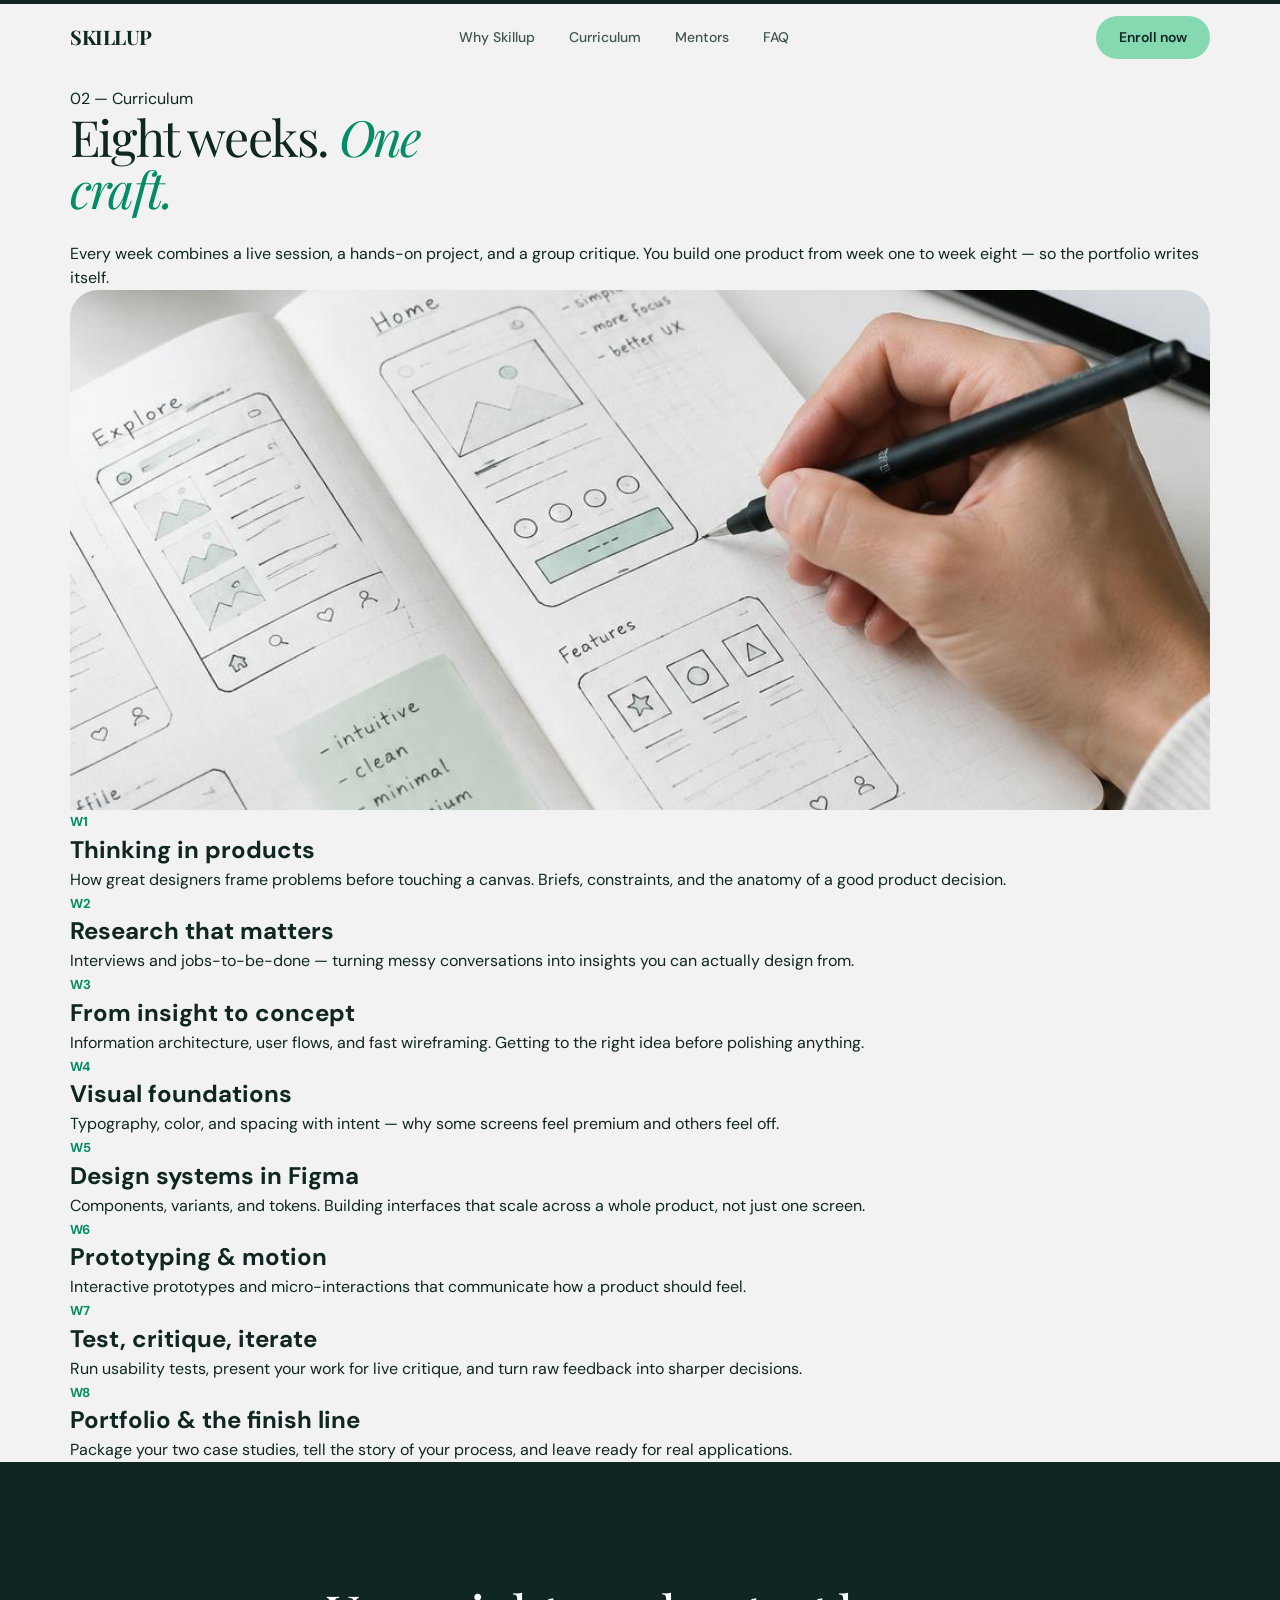
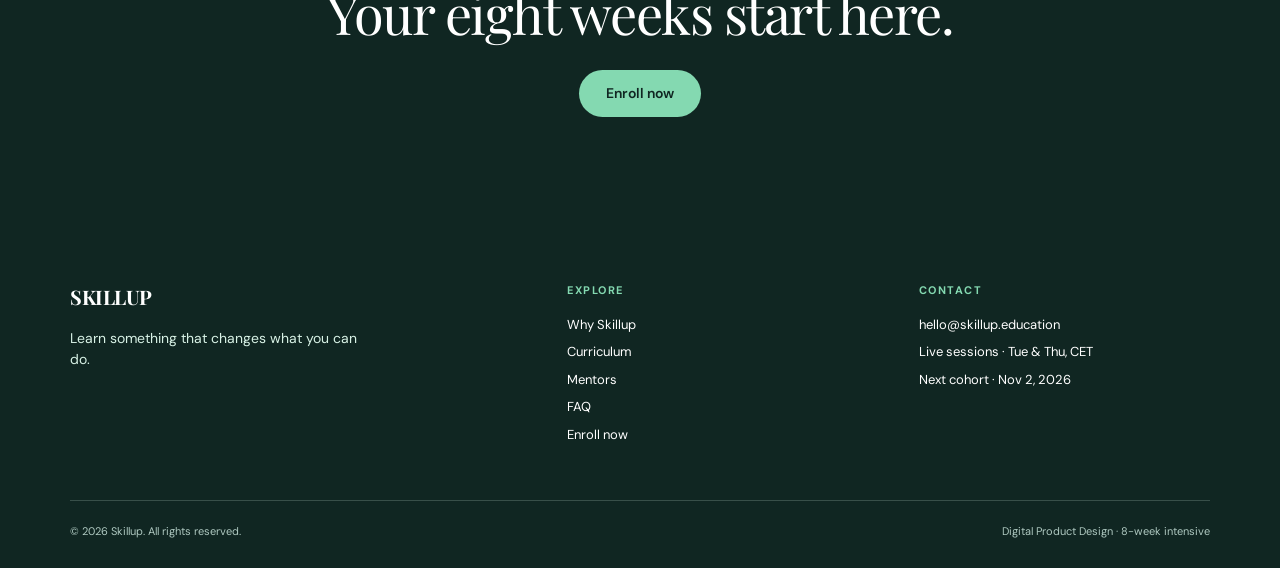
==== curriculum.html @ 6a455aa2 "Refactor curriculum.html for clarity and consistency" ====
<!DOCTYPE html>
<html lang="en">

<head>

    <meta charset="UTF-8">

    <meta
        name="viewport"
        content="width=device-width, initial-scale=1.0"
    >

    <title>Curriculum — Skillup</title>

    <meta
        name="description"
        content="Explore the eight-week Digital Product Design curriculum at Skillup."
    >


    <!-- FONTS -->

    <link rel="preconnect" href="https://fonts.googleapis.com">

    <link
        rel="preconnect"
        href="https://fonts.gstatic.com"
        crossorigin
    >

    <link
        href="https://fonts.googleapis.com/css2?family=DM+Sans:wght@400;500;600;700&family=Playfair+Display:ital,wght@0,400;0,500;1,400;1,500&display=swap"
        rel="stylesheet"
    >


    <!-- FONT AWESOME -->

    <link
        rel="stylesheet"
        href="https://cdnjs.cloudflare.com/ajax/libs/font-awesome/6.5.2/css/all.min.css"
    >


    <!-- CSS -->

    <link
        rel="stylesheet"
        href="css/curriculum.css"
    >


    <!-- JAVASCRIPT -->

    <script
        src="js/curriculum.js"
        defer
    ></script>

</head>


<body>


    <!-- ========================================
         HEADER
    ========================================= -->

    <header class="site-header">

        <div class="container navbar">

            <a
                href="index.html"
                class="logo"
            >
                SKILLUP
            </a>


            <nav class="desktop-navigation">

                <a href="why-skillup.html">
                    Why Skillup
                </a>

                <a
                    href="curriculum.html"
                    class="active-link"
                >
                    Curriculum
                </a>

                <a href="mentors.html">
                    Mentors
                </a>

                <a href="faq.html">
                    FAQ
                </a>

            </nav>


            <a
                href="enroll.html"
                class="header-button"
            >
                Enroll now
            </a>


            <button
                class="menu-toggle"
                type="button"
                aria-label="Open menu"
            >
                <span></span>
                <span></span>
            </button>

        </div>


        <nav class="mobile-navigation">

            <a href="why-skillup.html">
                Why Skillup
            </a>

            <a href="curriculum.html">
                Curriculum
            </a>

            <a href="mentors.html">
                Mentors
            </a>

            <a href="faq.html">
                FAQ
            </a>

            <a
                href="enroll.html"
                class="mobile-navigation-button"
            >
                Enroll now
            </a>

        </nav>

    </header>



    <!-- ========================================
         MAIN
    ========================================= -->

    <main>


        <!-- ====================================
             CURRICULUM SECTION
        ===================================== -->

        <section class="curriculum-section">

            <div class="container curriculum-layout">


                <!-- =================================
                     LEFT COLUMN
                ================================== -->

                <div class="curriculum-intro">

                    <p class="section-label">
                        02 — Curriculum
                    </p>


                    <h1>
                        Eight weeks.
                        <em>One craft.</em>
                    </h1>


                    <p class="intro-text">
                        Every week combines a live session, a hands-on
                        project, and a group critique. You build one
                        product from week one to week eight — so the
                        portfolio writes itself.
                    </p>


                    <div class="curriculum-image">

                        <img
                            src="assets/curriculum.jpg"
                            alt="Designer working on a digital product"
                        >

                    </div>

                </div>



                <!-- =================================
                     RIGHT COLUMN
                ================================== -->

                <div class="weeks">


                    <!-- W1 -->

                    <article class="week week-featured">

                        <div class="week-number">
                            W1
                        </div>

                        <div class="week-information">

                            <h2>
                                Thinking in products
                            </h2>

                            <p>
                                How great designers frame problems before
                                touching a canvas. Briefs, constraints,
                                and the anatomy of a good product decision.
                            </p>

                        </div>

                    </article>



                    <!-- W2 -->

                    <article class="week">

                        <div class="week-number">
                            W2
                        </div>

                        <div class="week-information">

                            <h2>
                                Research that matters
                            </h2>

                            <p>
                                Interviews and jobs-to-be-done — turning
                                messy conversations into insights you can
                                actually design from.
                            </p>

                        </div>

                    </article>



                    <!-- W3 -->

                    <article class="week">

                        <div class="week-number">
                            W3
                        </div>

                        <div class="week-information">

                            <h2>
                                From insight to concept
                            </h2>

                            <p>
                                Information architecture, user flows,
                                and fast wireframing. Getting to the
                                right idea before polishing anything.
                            </p>

                        </div>

                    </article>



                    <!-- W4 -->

                    <article class="week">

                        <div class="week-number">
                            W4
                        </div>

                        <div class="week-information">

                            <h2>
                                Visual foundations
                            </h2>

                            <p>
                                Typography, color, and spacing with intent —
                                why some screens feel premium and others
                                feel off.
                            </p>

                        </div>

                    </article>



                    <!-- W5 -->

                    <article class="week">

                        <div class="week-number">
                            W5
                        </div>

                        <div class="week-information">

                            <h2>
                                Design systems in Figma
                            </h2>

                            <p>
                                Components, variants, and tokens. Building
                                interfaces that scale across a whole product,
                                not just one screen.
                            </p>

                        </div>

                    </article>



                    <!-- W6 -->

                    <article class="week">

                        <div class="week-number">
                            W6
                        </div>

                        <div class="week-information">

                            <h2>
                                Prototyping &amp; motion
                            </h2>

                            <p>
                                Interactive prototypes and micro-interactions
                                that communicate how a product should feel.
                            </p>

                        </div>

                    </article>



                    <!-- W7 -->

                    <article class="week">

                        <div class="week-number">
                            W7
                        </div>

                        <div class="week-information">

                            <h2>
                                Test, critique, iterate
                            </h2>

                            <p>
                                Run usability tests, present your work for
                                live critique, and turn raw feedback into
                                sharper decisions.
                            </p>

                        </div>

                    </article>



                    <!-- W8 -->

                    <article class="week">

                        <div class="week-number">
                            W8
                        </div>

                        <div class="week-information">

                            <h2>
                                Portfolio &amp; the finish line
                            </h2>

                            <p>
                                Package your two case studies, tell the story
                                of your process, and leave ready for real
                                applications.
                            </p>

                        </div>

                    </article>

                </div>

            </div>

        </section>



        <!-- ====================================
             CTA
        ===================================== -->

        <section class="final-cta">

            <div class="container">

                <p class="section-label">
                    Ready to learn?
                </p>

                <h2>
                    Your eight weeks start here.
                </h2>

                <a
                    href="enroll.html"
                    class="primary-button"
                >
                    Enroll now
                </a>

            </div>

        </section>

    </main>



    <!-- ========================================
         FOOTER
    ========================================= -->

    <footer class="site-footer">

        <div class="container footer-grid">


            <div class="footer-brand">

                <a
                    href="index.html"
                    class="logo"
                >
                    SKILLUP
                </a>

                <p>
                    Learn something that changes what you can do.
                </p>

            </div>


            <div class="footer-links">

                <h3>
                    Explore
                </h3>

                <a href="why-skillup.html">
                    Why Skillup
                </a>

                <a href="curriculum.html">
                    Curriculum
                </a>

                <a href="mentors.html">
                    Mentors
                </a>

                <a href="faq.html">
                    FAQ
                </a>

                <a href="enroll.html">
                    Enroll now
                </a>

            </div>


            <div class="footer-contact">

                <h3>
                    Contact
                </h3>

                <a href="mailto:hello@skillup.education">
                    hello@skillup.education
                </a>

                <p>
                    Live sessions · Tue &amp; Thu, CET
                </p>

                <p>
                    Next cohort · Nov 2, 2026
                </p>

            </div>

        </div>


        <div class="container footer-bottom">

            <p>
                © 2026 Skillup. All rights reserved.
            </p>

            <p>
                Digital Product Design · 8-week intensive
            </p>

        </div>

    </footer>


</body>

</html>
---- css/curriculum.css ----
/* ========================================
   SKILLUP — CURRICULUM
======================================== */


/* ========================================
   RESET
======================================== */

* {
    box-sizing: border-box;
    margin: 0;
    padding: 0;
}

html {
    scroll-behavior: smooth;
}

body {
    background-color: #F2F2F2;
    color: #102622;

    font-family: "DM Sans", sans-serif;

    line-height: 1.5;
}

img {
    display: block;
    width: 100%;
}

a {
    color: inherit;
    text-decoration: none;
}

button {
    font-family: "DM Sans", sans-serif;
}

.container {
    width: calc(100% - 110px);
    max-width: 1140px;

    margin: 0 auto;
}


/* ========================================
   HEADER
======================================== */

.site-header {
    background-color: #F2F2F2;

    border-top: 4px solid #102622;
}

.navbar {
    min-height: 66px;

    display: flex;
    align-items: center;
    justify-content: space-between;
}


/* LOGO */

.logo {
    color: #102622;

    font-family: "Playfair Display", Georgia, serif;

    font-size: 20px;
    font-weight: 700;

    letter-spacing: -0.5px;
}

.logo:hover {
    color: #038C65;
}


/* NAVIGATION */

.desktop-navigation {
    display: flex;
    align-items: center;

    gap: 34px;
}

.desktop-navigation a {
    color: #405650;

    font-size: 14px;
    font-weight: 500;

    transition: color 0.2s ease;
}

.desktop-navigation a:hover {
    color: #038C65;
}


/* HEADER BUTTON */

.header-button {
    display: inline-flex;
    align-items: center;
    justify-content: center;

    padding: 11px 23px;

    background-color: #84D9B1;
    color: #102622;

    border-radius: 30px;

    font-size: 14px;
    font-weight: 600;

    transition:
        background-color 0.2s ease,
        color 0.2s ease;
}

.header-button:hover {
    background-color: #038C65;
    color: #FFFFFF;
}


/* ========================================
   MOBILE MENU
======================================== */

.menu-toggle {
    display: none;

    width: 40px;
    height: 40px;

    background-color: transparent;

    border: 1px solid #102622;
    border-radius: 50%;

    cursor: pointer;
}

.menu-toggle span {
    display: block;

    width: 16px;
    height: 1px;

    margin: 4px auto;

    background-color: #102622;
}

.mobile-navigation {
    display: none;
}

.mobile-navigation.active {
    display: flex;
}


/* ========================================
   CURRICULUM MAIN SECTION
======================================== */

.curriculum {
    background-color: #D8F2E6;

    padding: 58px 0 0;
}

.curriculum-grid {
    display: grid;

    grid-template-columns: 42% 58%;

    gap: 55px;

    align-items: start;
}


/* ========================================
   LEFT SIDE
======================================== */

.curriculum-intro {
    padding-top: 17px;
}

.eyebrow {
    margin-bottom: 20px;

    color: #038C65;

    font-size: 11px;
    font-weight: 700;

    letter-spacing: 2px;

    text-transform: uppercase;
}


/* ========================================
   TITLE
======================================== */

.curriculum-intro h1 {
    max-width: 430px;

    margin-bottom: 27px;

    color: #102622;

    font-family: "Playfair Display", Georgia, serif;

    font-size: 50px;
    font-weight: 400;

    line-height: 1.04;

    letter-spacing: -1.8px;
}

.curriculum-intro h1 em {
    color: #038C65;

    font-style: italic;
}


/* ========================================
   DESCRIPTION
======================================== */

.curriculum-description {
    max-width: 430px;

    margin-bottom: 40px;

    color: #5B7770;

    font-size: 15px;

    line-height: 1.65;
}


/* ========================================
   IMAGE
======================================== */

.curriculum-image {
    width: 100%;

    height: 520px;

    overflow: hidden;

    border-radius: 28px 28px 0 0;
}

.curriculum-image img {
    width: 100%;
    height: 100%;

    object-fit: cover;

    object-position: center;
}


/* ========================================
   RIGHT SIDE — WEEKS
======================================== */

.weeks-list {
    width: 100%;
}


/* ========================================
   WEEK ITEM
======================================== */

.week-item {
    min-height: 138px;

    padding: 27px 25px;

    display: grid;

    grid-template-columns: 65px 1fr;

    gap: 15px;

    border-bottom: 1px solid rgba(16, 38, 34, 0.10);
}


/* FIRST WEEK */

.week-item.active {
    background-color: #FFFFFF;

    border: none;

    padding: 27px 25px;

    margin-bottom: 3px;
}


/* ========================================
   WEEK NUMBER
======================================== */

.week-number {
    padding-top: 2px;

    color: #038C65;

    font-size: 13px;
    font-weight: 700;
}


/* ========================================
   WEEK CONTENT
======================================== */

.week-content h2 {
    margin-bottom: 8px;

    color: #102622;

    font-family: "Playfair Display", Georgia, serif;

    font-size: 21px;
    font-weight: 500;

    line-height: 1.2;

    letter-spacing: -0.4px;
}

.week-content p {
    max-width: 520px;

    color: #5B7770;

    font-size: 14px;

    line-height: 1.55;
}


/* ========================================
   CTA
======================================== */

.final-cta {
    padding: 100px 0;

    background-color: #102622;

    text-align: center;
}

.final-cta .container {
    max-width: 750px;
}

.final-cta .eyebrow {
    color: #84D9B1;
}

.final-cta h2 {
    margin-bottom: 30px;

    color: #FFFFFF;

    font-family: "Playfair Display", Georgia, serif;

    font-size: 54px;
    font-weight: 400;

    line-height: 1;

    letter-spacing: -1.5px;
}


/* ========================================
   BUTTON
======================================== */

.primary-button {
    display: inline-flex;
    align-items: center;
    justify-content: center;

    padding: 13px 27px;

    background-color: #84D9B1;
    color: #102622;

    border-radius: 30px;

    font-size: 14px;
    font-weight: 600;

    transition:
        background-color 0.2s ease,
        color 0.2s ease;
}

.primary-button:hover {
    background-color: #FFFFFF;
}


/* ========================================
   FOOTER
======================================== */

.site-footer {
    padding: 65px 0 28px;

    background-color: #102622;

    color: #FFFFFF;
}

.footer-grid {
    display: grid;

    grid-template-columns: 1.5fr 1fr 1fr;

    gap: 60px;

    padding-bottom: 48px;
}

.footer-brand .logo {
    display: inline-block;

    margin-bottom: 16px;

    color: #FFFFFF;
}

.footer-brand p {
    max-width: 300px;

    color: #D8F2E6;

    font-size: 14px;
}

.footer-links h3,
.footer-contact h3 {
    margin-bottom: 16px;

    color: #84D9B1;

    font-size: 11px;
    font-weight: 700;

    letter-spacing: 1.5px;

    text-transform: uppercase;
}

.footer-links a,
.footer-contact a,
.footer-contact p {
    display: block;

    margin-bottom: 8px;

    color: #FFFFFF;

    font-size: 13px;
}

.footer-links a:hover,
.footer-contact a:hover {
    color: #84D9B1;
}

.footer-bottom {
    display: flex;

    align-items: center;
    justify-content: space-between;

    gap: 25px;

    padding-top: 22px;

    border-top: 1px solid rgba(216, 242, 230, 0.2);
}

.footer-bottom p {
    color: #AFC9C1;

    font-size: 11px;
}


/* ========================================
   TABLET
======================================== */

@media (max-width: 950px) {

    .container {
        width: calc(100% - 60px);
    }

    .curriculum-grid {
        grid-template-columns: 1fr;

        gap: 50px;
    }

    .curriculum-intro {
        max-width: 700px;
    }

    .curriculum-intro h1 {
        font-size: 55px;
    }

    .curriculum-description {
        max-width: 600px;
    }

    .curriculum-image {
        height: 400px;

        border-radius: 25px;
    }

    .weeks-list {
        padding-bottom: 60px;
    }

}


/* ========================================
   MOBILE HEADER
======================================== */

@media (max-width: 800px) {

    .desktop-navigation,
    .header-button {
        display: none;
    }

    .menu-toggle {
        display: block;
    }

    .mobile-navigation {
        display: none;

        flex-direction: column;

        gap: 18px;

        padding: 22px 30px;

        background-color: #F2F2F2;

        border-top: 1px solid #D0DED8;
    }

    .mobile-navigation.active {
        display: flex;
    }

    .mobile-navigation a {
        color: #102622;

        font-size: 15px;
        font-weight: 600;
    }

    .mobile-navigation-button {
        width: fit-content;

        padding: 10px 20px;

        background-color: #84D9B1;

        border-radius: 30px;
    }

}


/* ========================================
   MOBILE
======================================== */

@media (max-width: 600px) {

    .container {
        width: calc(100% - 36px);
    }

    .curriculum {
        padding-top: 40px;
    }

    .curriculum-grid {
        gap: 35px;
    }


    /* TITLE */

    .curriculum-intro h1 {
        max-width: 350px;

        font-size: 43px;

        line-height: 1.02;

        letter-spacing: -1.3px;
    }

    .curriculum-description {
        margin-bottom: 30px;

        font-size: 14px;
    }


    /* IMAGE */

    .curriculum-image {
        height: 350px;

        border-radius: 22px 22px 0 0;
    }


    /* WEEKS */

    .week-item {
        min-height: auto;

        padding: 24px 5px;

        grid-template-columns: 45px 1fr;

        gap: 10px;
    }

    .week-item.active {
        padding: 24px 20px;

        border-radius: 0;
    }

    .week-number {
        font-size: 12px;
    }

    .week-content h2 {
        font-size: 20px;
    }

    .week-content p {
        font-size: 13px;
    }


    /* CTA */

    .final-cta {
        padding: 75px 0;
    }

    .final-cta h2 {
        font-size: 42px;
    }


    /* FOOTER */

    .footer-grid {
        grid-template-columns: 1fr;

        gap: 35px;
    }

    .footer-bottom {
        flex-direction: column;

        align-items: flex-start;
    }

}


/* ========================================
   SMALL MOBILE
======================================== */

@media (max-width: 420px) {

    .curriculum-intro h1 {
        font-size: 38px;
    }

    .curriculum-image {
        height: 300px;
    }

    .final-cta h2 {
        font-size: 36px;
    }

}
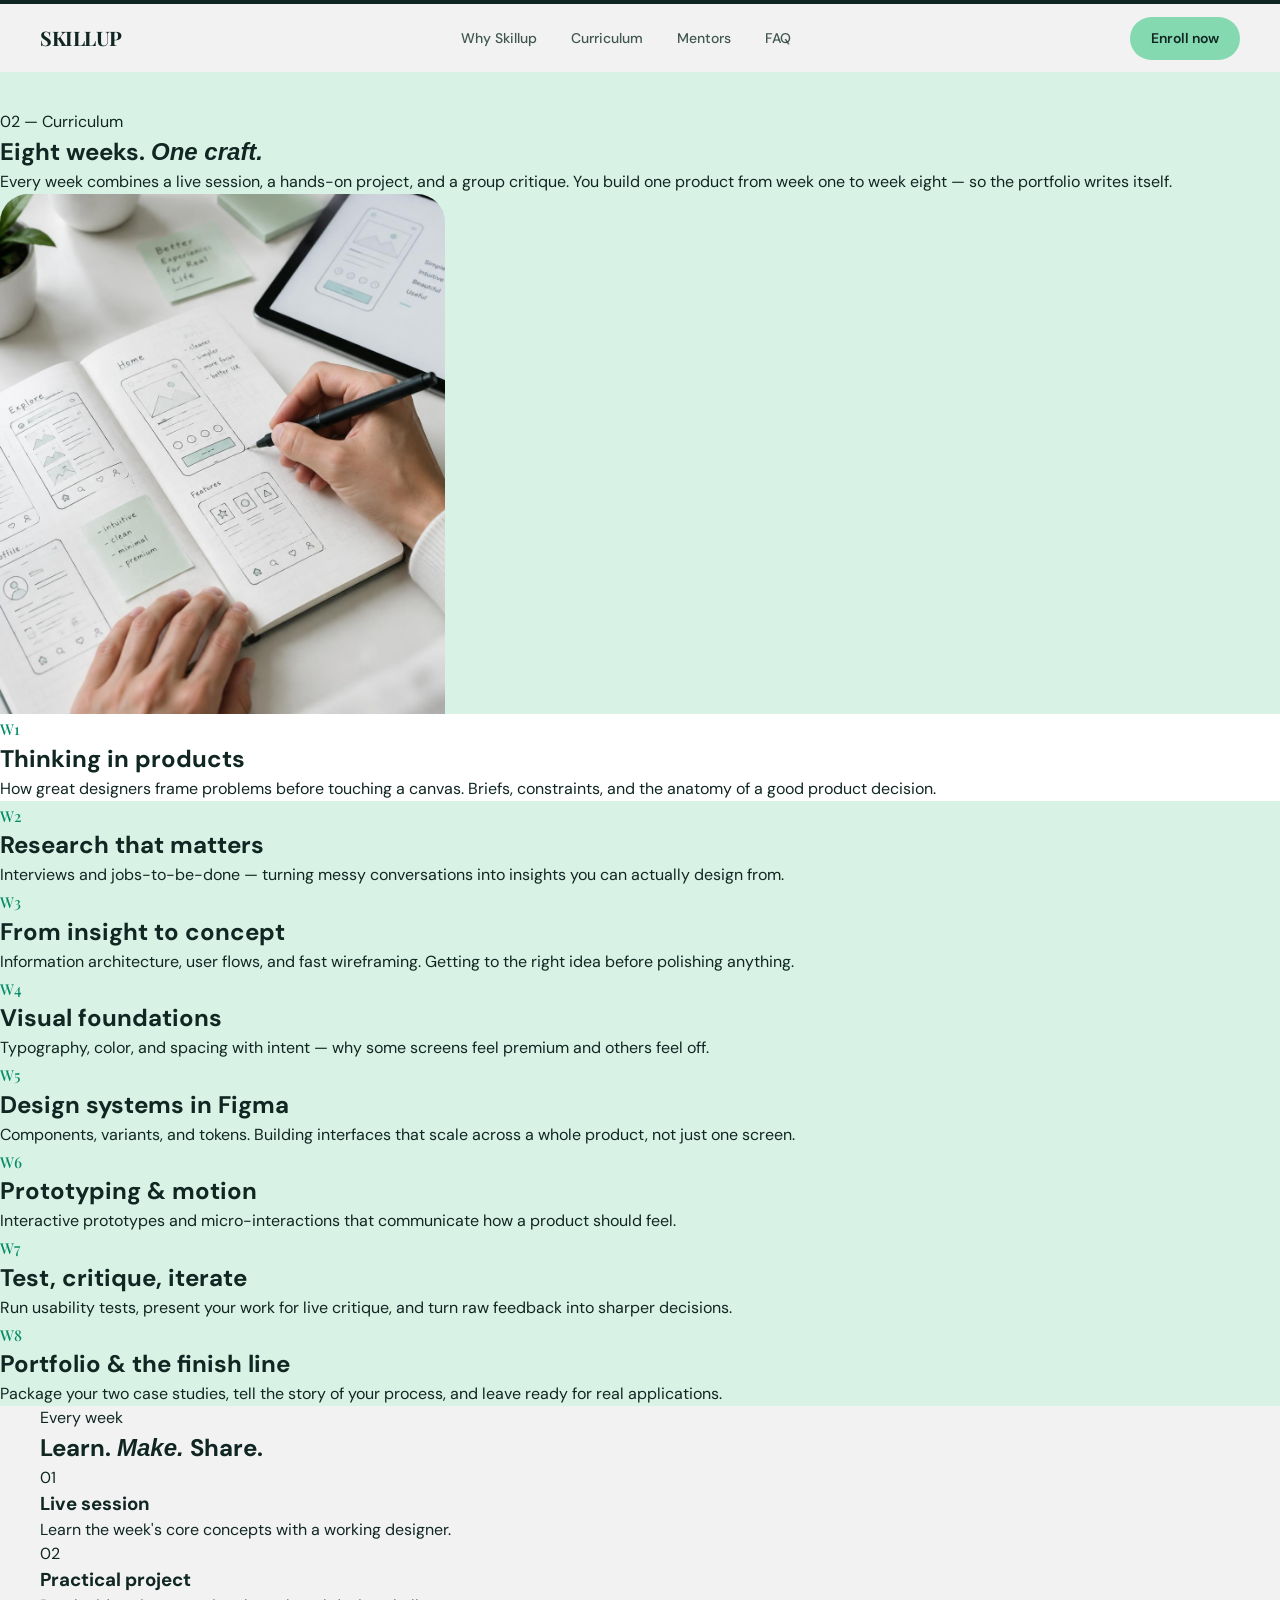
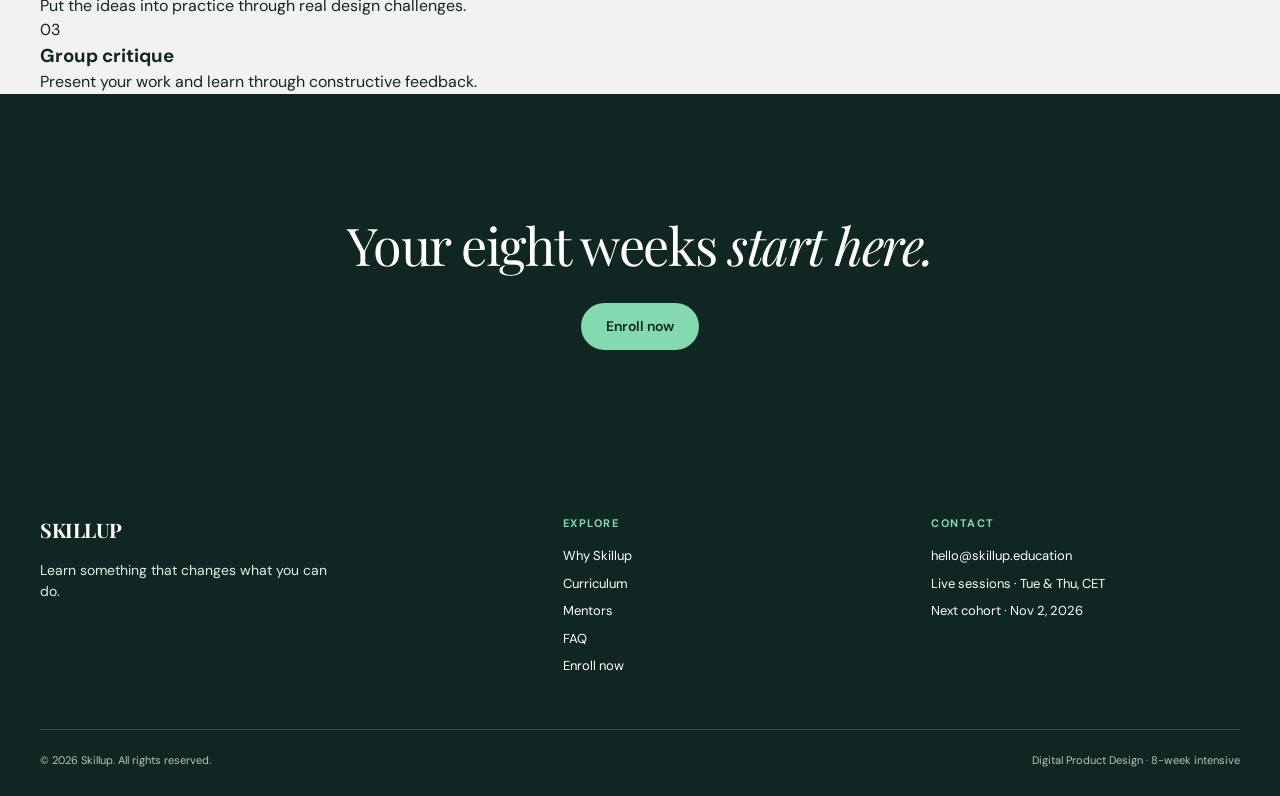
==== commit e39c1924: "Refactor curriculum.html for improved structure" ====
--- a/curriculum.html
+++ b/curriculum.html
@@ -1,14 +1,8 @@
 <!DOCTYPE html>
 <html lang="en">
-
 <head>
-
     <meta charset="UTF-8">
-
-    <meta
-        name="viewport"
-        content="width=device-width, initial-scale=1.0"
-    >
+    <meta name="viewport" content="width=device-width, initial-scale=1.0">
 
     <title>Curriculum — Skillup</title>
 
@@ -17,67 +11,41 @@
         content="Explore the eight-week Digital Product Design curriculum at Skillup."
     >
 
-
-    <!-- FONTS -->
-
+    <!-- Google Fonts -->
     <link rel="preconnect" href="https://fonts.googleapis.com">
-
-    <link
-        rel="preconnect"
-        href="https://fonts.gstatic.com"
-        crossorigin
-    >
+    <link rel="preconnect" href="https://fonts.gstatic.com" crossorigin>
 
     <link
         href="https://fonts.googleapis.com/css2?family=DM+Sans:wght@400;500;600;700&family=Playfair+Display:ital,wght@0,400;0,500;1,400;1,500&display=swap"
         rel="stylesheet"
     >
 
-
-    <!-- FONT AWESOME -->
-
+    <!-- Font Awesome -->
     <link
         rel="stylesheet"
         href="https://cdnjs.cloudflare.com/ajax/libs/font-awesome/6.5.2/css/all.min.css"
     >
 
-
     <!-- CSS -->
-
-    <link
-        rel="stylesheet"
-        href="css/curriculum.css"
-    >
-
-
-    <!-- JAVASCRIPT -->
-
-    <script
-        src="js/curriculum.js"
-        defer
-    ></script>
-
+    <link rel="stylesheet" href="css/curriculum.css">
+
+    <!-- JS -->
+    <script src="js/curriculum.js" defer></script>
 </head>
 
-
 <body>
 
-
-    <!-- ========================================
+    <!-- =========================
          HEADER
-    ========================================= -->
+    ========================== -->
 
     <header class="site-header">
 
         <div class="container navbar">
 
-            <a
-                href="index.html"
-                class="logo"
-            >
+            <a href="index.html" class="logo">
                 SKILLUP
             </a>
-
 
             <nav class="desktop-navigation">
 
@@ -85,10 +53,7 @@
                     Why Skillup
                 </a>
 
-                <a
-                    href="curriculum.html"
-                    class="active-link"
-                >
+                <a href="curriculum.html" class="active">
                     Curriculum
                 </a>
 
@@ -102,19 +67,14 @@
 
             </nav>
 
-
-            <a
-                href="enroll.html"
-                class="header-button"
-            >
+            <a href="enroll.html" class="header-button">
                 Enroll now
             </a>
-
 
             <button
                 class="menu-toggle"
+                aria-label="Open menu"
                 type="button"
-                aria-label="Open menu"
             >
                 <span></span>
                 <span></span>
@@ -122,7 +82,6 @@
 
         </div>
 
-
         <nav class="mobile-navigation">
 
             <a href="why-skillup.html">
@@ -141,10 +100,7 @@
                 FAQ
             </a>
 
-            <a
-                href="enroll.html"
-                class="mobile-navigation-button"
-            >
+            <a href="enroll.html" class="mobile-navigation-button">
                 Enroll now
             </a>
 
@@ -153,53 +109,40 @@
     </header>
 
 
-
-    <!-- ========================================
-         MAIN
-    ========================================= -->
+    <!-- =========================
+         CURRICULUM
+    ========================== -->
 
     <main>
 
-
-        <!-- ====================================
-             CURRICULUM SECTION
-        ===================================== -->
-
         <section class="curriculum-section">
 
-            <div class="container curriculum-layout">
-
-
-                <!-- =================================
-                     LEFT COLUMN
-                ================================== -->
-
-                <div class="curriculum-intro">
-
-                    <p class="section-label">
+            <div class="curriculum-container">
+
+                <!-- LEFT COLUMN -->
+
+                <div class="curriculum-left">
+
+                    <p class="eyebrow">
                         02 — Curriculum
                     </p>
-
 
                     <h1>
                         Eight weeks.
                         <em>One craft.</em>
                     </h1>
 
-
-                    <p class="intro-text">
-                        Every week combines a live session, a hands-on
-                        project, and a group critique. You build one
-                        product from week one to week eight — so the
-                        portfolio writes itself.
+                    <p class="curriculum-intro">
+                        Every week combines a live session, a hands-on project,
+                        and a group critique. You build one product from week
+                        one to week eight — so the portfolio writes itself.
                     </p>
-
 
                     <div class="curriculum-image">
 
                         <img
                             src="assets/curriculum.jpg"
-                            alt="Designer working on a digital product"
+                            alt="Product design sketches and interface wireframes"
                         >
 
                     </div>
@@ -207,101 +150,94 @@
                 </div>
 
 
-
-                <!-- =================================
-                     RIGHT COLUMN
-                ================================== -->
-
-                <div class="weeks">
-
-
-                    <!-- W1 -->
-
-                    <article class="week week-featured">
+                <!-- RIGHT COLUMN -->
+
+                <div class="curriculum-right">
+
+                    <!-- WEEK 1 -->
+
+                    <article class="week-item week-featured">
 
                         <div class="week-number">
                             W1
                         </div>
 
-                        <div class="week-information">
+                        <div class="week-content">
 
                             <h2>
                                 Thinking in products
                             </h2>
 
                             <p>
-                                How great designers frame problems before
-                                touching a canvas. Briefs, constraints,
-                                and the anatomy of a good product decision.
-                            </p>
-
-                        </div>
-
-                    </article>
-
-
-
-                    <!-- W2 -->
-
-                    <article class="week">
+                                How great designers frame problems before touching
+                                a canvas. Briefs, constraints, and the anatomy of
+                                a good product decision.
+                            </p>
+
+                        </div>
+
+                    </article>
+
+
+                    <!-- WEEK 2 -->
+
+                    <article class="week-item">
 
                         <div class="week-number">
                             W2
                         </div>
 
-                        <div class="week-information">
+                        <div class="week-content">
 
                             <h2>
                                 Research that matters
                             </h2>
 
                             <p>
-                                Interviews and jobs-to-be-done — turning
-                                messy conversations into insights you can
-                                actually design from.
-                            </p>
-
-                        </div>
-
-                    </article>
-
-
-
-                    <!-- W3 -->
-
-                    <article class="week">
+                                Interviews and jobs-to-be-done — turning messy
+                                conversations into insights you can actually
+                                design from.
+                            </p>
+
+                        </div>
+
+                    </article>
+
+
+                    <!-- WEEK 3 -->
+
+                    <article class="week-item">
 
                         <div class="week-number">
                             W3
                         </div>
 
-                        <div class="week-information">
+                        <div class="week-content">
 
                             <h2>
                                 From insight to concept
                             </h2>
 
                             <p>
-                                Information architecture, user flows,
-                                and fast wireframing. Getting to the
-                                right idea before polishing anything.
-                            </p>
-
-                        </div>
-
-                    </article>
-
-
-
-                    <!-- W4 -->
-
-                    <article class="week">
+                                Information architecture, user flows, and fast
+                                wireframing. Getting to the right idea before
+                                polishing anything.
+                            </p>
+
+                        </div>
+
+                    </article>
+
+
+                    <!-- WEEK 4 -->
+
+                    <article class="week-item">
 
                         <div class="week-number">
                             W4
                         </div>
 
-                        <div class="week-information">
+                        <div class="week-content">
 
                             <h2>
                                 Visual foundations
@@ -309,25 +245,23 @@
 
                             <p>
                                 Typography, color, and spacing with intent —
-                                why some screens feel premium and others
-                                feel off.
-                            </p>
-
-                        </div>
-
-                    </article>
-
-
-
-                    <!-- W5 -->
-
-                    <article class="week">
+                                why some screens feel premium and others feel off.
+                            </p>
+
+                        </div>
+
+                    </article>
+
+
+                    <!-- WEEK 5 -->
+
+                    <article class="week-item">
 
                         <div class="week-number">
                             W5
                         </div>
 
-                        <div class="week-information">
+                        <div class="week-content">
 
                             <h2>
                                 Design systems in Figma
@@ -344,16 +278,15 @@
                     </article>
 
 
-
-                    <!-- W6 -->
-
-                    <article class="week">
+                    <!-- WEEK 6 -->
+
+                    <article class="week-item">
 
                         <div class="week-number">
                             W6
                         </div>
 
-                        <div class="week-information">
+                        <div class="week-content">
 
                             <h2>
                                 Prototyping &amp; motion
@@ -369,42 +302,40 @@
                     </article>
 
 
-
-                    <!-- W7 -->
-
-                    <article class="week">
+                    <!-- WEEK 7 -->
+
+                    <article class="week-item">
 
                         <div class="week-number">
                             W7
                         </div>
 
-                        <div class="week-information">
+                        <div class="week-content">
 
                             <h2>
                                 Test, critique, iterate
                             </h2>
 
                             <p>
-                                Run usability tests, present your work for
-                                live critique, and turn raw feedback into
-                                sharper decisions.
-                            </p>
-
-                        </div>
-
-                    </article>
-
-
-
-                    <!-- W8 -->
-
-                    <article class="week">
+                                Run usability tests, present your work for live
+                                critique, and turn raw feedback into sharper
+                                decisions.
+                            </p>
+
+                        </div>
+
+                    </article>
+
+
+                    <!-- WEEK 8 -->
+
+                    <article class="week-item">
 
                         <div class="week-number">
                             W8
                         </div>
 
-                        <div class="week-information">
+                        <div class="week-content">
 
                             <h2>
                                 Portfolio &amp; the finish line
@@ -427,27 +358,121 @@
         </section>
 
 
-
-        <!-- ====================================
-             CTA
-        ===================================== -->
+        <!-- =========================
+             EVERY WEEK
+        ========================== -->
+
+        <section class="learning-section">
+
+            <div class="container learning-grid">
+
+                <div>
+
+                    <p class="eyebrow">
+                        Every week
+                    </p>
+
+                    <h2>
+                        Learn.
+                        <em>Make.</em>
+                        Share.
+                    </h2>
+
+                </div>
+
+
+                <div class="learning-items">
+
+                    <div class="learning-item">
+
+                        <span>
+                            01
+                        </span>
+
+                        <div>
+
+                            <h3>
+                                Live session
+                            </h3>
+
+                            <p>
+                                Learn the week's core concepts with a working
+                                designer.
+                            </p>
+
+                        </div>
+
+                    </div>
+
+
+                    <div class="learning-item">
+
+                        <span>
+                            02
+                        </span>
+
+                        <div>
+
+                            <h3>
+                                Practical project
+                            </h3>
+
+                            <p>
+                                Put the ideas into practice through real
+                                design challenges.
+                            </p>
+
+                        </div>
+
+                    </div>
+
+
+                    <div class="learning-item">
+
+                        <span>
+                            03
+                        </span>
+
+                        <div>
+
+                            <h3>
+                                Group critique
+                            </h3>
+
+                            <p>
+                                Present your work and learn through
+                                constructive feedback.
+                            </p>
+
+                        </div>
+
+                    </div>
+
+                </div>
+
+            </div>
+
+        </section>
+
+
+        <!-- =========================
+             FINAL CTA
+        ========================== -->
 
         <section class="final-cta">
 
             <div class="container">
 
-                <p class="section-label">
+                <p class="eyebrow">
                     Ready to learn?
                 </p>
 
                 <h2>
-                    Your eight weeks start here.
+                    Your eight weeks
+                    <em>start here.</em>
                 </h2>
 
-                <a
-                    href="enroll.html"
-                    class="primary-button"
-                >
+                <a href="enroll.html" class="primary-button">
                     Enroll now
                 </a>
 
@@ -458,22 +483,17 @@
     </main>
 
 
-
-    <!-- ========================================
+    <!-- =========================
          FOOTER
-    ========================================= -->
+    ========================== -->
 
     <footer class="site-footer">
 
         <div class="container footer-grid">
 
-
             <div class="footer-brand">
 
-                <a
-                    href="index.html"
-                    class="logo"
-                >
+                <a href="index.html" class="logo">
                     SKILLUP
                 </a>
 
@@ -550,7 +570,5 @@
 
     </footer>
 
-
 </body>
-
 </html>
--- a/css/curriculum.css
+++ b/css/curriculum.css
@@ -1,11 +1,11 @@
-/* ========================================
+/* =========================================
    SKILLUP — CURRICULUM
-======================================== */
-
-
-/* ========================================
+========================================= */
+
+
+/* =========================================
    RESET
-======================================== */
+========================================= */
 
 * {
     box-sizing: border-box;
@@ -41,16 +41,16 @@
 }
 
 .container {
-    width: calc(100% - 110px);
-    max-width: 1140px;
+    width: calc(100% - 80px);
+    max-width: 1220px;
 
     margin: 0 auto;
 }
 
 
-/* ========================================
+/* =========================================
    HEADER
-======================================== */
+========================================= */
 
 .site-header {
     background-color: #F2F2F2;
@@ -59,7 +59,7 @@
 }
 
 .navbar {
-    min-height: 66px;
+    min-height: 68px;
 
     display: flex;
     align-items: center;
@@ -85,7 +85,7 @@
 }
 
 
-/* NAVIGATION */
+/* NAV */
 
 .desktop-navigation {
     display: flex;
@@ -99,12 +99,14 @@
 
     font-size: 14px;
     font-weight: 500;
-
-    transition: color 0.2s ease;
 }
 
 .desktop-navigation a:hover {
     color: #038C65;
+}
+
+.desktop-navigation .active-link {
+    color: #102622;
 }
 
 
@@ -115,7 +117,9 @@
     align-items: center;
     justify-content: center;
 
-    padding: 11px 23px;
+    min-width: 110px;
+
+    padding: 11px 21px;
 
     background-color: #84D9B1;
     color: #102622;
@@ -124,10 +128,6 @@
 
     font-size: 14px;
     font-weight: 600;
-
-    transition:
-        background-color 0.2s ease,
-        color 0.2s ease;
 }
 
 .header-button:hover {
@@ -136,9 +136,9 @@
 }
 
 
-/* ========================================
+/* =========================================
    MOBILE MENU
-======================================== */
+========================================= */
 
 .menu-toggle {
     display: none;
@@ -146,7 +146,7 @@
     width: 40px;
     height: 40px;
 
-    background-color: transparent;
+    background: transparent;
 
     border: 1px solid #102622;
     border-radius: 50%;
@@ -174,37 +174,45 @@
 }
 
 
-/* ========================================
-   CURRICULUM MAIN SECTION
-======================================== */
-
-.curriculum {
+/* =========================================
+   CURRICULUM
+========================================= */
+
+.curriculum-section {
     background-color: #D8F2E6;
 
-    padding: 58px 0 0;
-}
-
-.curriculum-grid {
+    padding: 38px 0 0;
+}
+
+
+/* =========================================
+   MAIN LAYOUT
+========================================= */
+
+.curriculum-layout {
     display: grid;
 
     grid-template-columns: 42% 58%;
 
-    gap: 55px;
-
     align-items: start;
 }
 
 
-/* ========================================
-   LEFT SIDE
-======================================== */
+/* =========================================
+   LEFT COLUMN
+========================================= */
 
 .curriculum-intro {
-    padding-top: 17px;
-}
-
-.eyebrow {
-    margin-bottom: 20px;
+    padding-top: 0;
+
+    padding-right: 48px;
+}
+
+
+/* LABEL */
+
+.section-label {
+    margin-bottom: 19px;
 
     color: #038C65;
 
@@ -217,25 +225,25 @@
 }
 
 
-/* ========================================
-   TITLE
-======================================== */
+/* =========================================
+   MAIN TITLE
+========================================= */
 
 .curriculum-intro h1 {
     max-width: 430px;
 
-    margin-bottom: 27px;
+    margin-bottom: 25px;
 
     color: #102622;
 
     font-family: "Playfair Display", Georgia, serif;
 
-    font-size: 50px;
+    font-size: 48px;
     font-weight: 400;
 
-    line-height: 1.04;
-
-    letter-spacing: -1.8px;
+    line-height: 1.06;
+
+    letter-spacing: -1.7px;
 }
 
 .curriculum-intro h1 em {
@@ -245,16 +253,16 @@
 }
 
 
-/* ========================================
-   DESCRIPTION
-======================================== */
-
-.curriculum-description {
+/* =========================================
+   INTRO TEXT
+========================================= */
+
+.intro-text {
     max-width: 430px;
 
     margin-bottom: 40px;
 
-    color: #5B7770;
+    color: #5D7770;
 
     font-size: 15px;
 
@@ -262,12 +270,13 @@
 }
 
 
-/* ========================================
-   IMAGE
-======================================== */
+/* =========================================
+   CURRICULUM IMAGE
+========================================= */
 
 .curriculum-image {
     width: 100%;
+    max-width: 445px;
 
     height: 520px;
 
@@ -286,84 +295,95 @@
 }
 
 
-/* ========================================
-   RIGHT SIDE — WEEKS
-======================================== */
-
-.weeks-list {
+/* =========================================
+   RIGHT COLUMN
+========================================= */
+
+.weeks {
     width: 100%;
-}
-
-
-/* ========================================
-   WEEK ITEM
-======================================== */
-
-.week-item {
+
+    padding-left: 0;
+}
+
+
+/* =========================================
+   WEEK
+========================================= */
+
+.week {
+    width: 100%;
+
     min-height: 138px;
 
-    padding: 27px 25px;
-
     display: grid;
 
-    grid-template-columns: 65px 1fr;
-
-    gap: 15px;
-
-    border-bottom: 1px solid rgba(16, 38, 34, 0.10);
-}
-
-
-/* FIRST WEEK */
-
-.week-item.active {
+    grid-template-columns: 80px 1fr;
+
+    gap: 0;
+
+    padding: 27px 24px;
+
+    border-bottom: 1px solid rgba(16, 38, 34, 0.09);
+}
+
+
+/* =========================================
+   FIRST WEEK — WHITE BLOCK
+========================================= */
+
+.week-featured {
     background-color: #FFFFFF;
 
-    border: none;
-
-    padding: 27px 25px;
-
-    margin-bottom: 3px;
-}
-
-
-/* ========================================
+    border-bottom: none;
+
+    margin-bottom: 0;
+}
+
+
+/* =========================================
    WEEK NUMBER
-======================================== */
+========================================= */
 
 .week-number {
-    padding-top: 2px;
+    padding-top: 4px;
 
     color: #038C65;
 
-    font-size: 13px;
-    font-weight: 700;
-}
-
-
-/* ========================================
-   WEEK CONTENT
-======================================== */
-
-.week-content h2 {
-    margin-bottom: 8px;
+    font-family: "Playfair Display", Georgia, serif;
+
+    font-size: 15px;
+    font-weight: 500;
+}
+
+
+/* =========================================
+   WEEK TITLE
+========================================= */
+
+.week-information h2 {
+    margin-bottom: 7px;
 
     color: #102622;
 
     font-family: "Playfair Display", Georgia, serif;
 
-    font-size: 21px;
+    font-size: 20px;
     font-weight: 500;
 
     line-height: 1.2;
 
-    letter-spacing: -0.4px;
-}
-
-.week-content p {
+    letter-spacing: -0.3px;
+}
+
+
+/* =========================================
+   WEEK TEXT
+========================================= */
+
+.week-information p {
     max-width: 520px;
 
-    color: #5B7770;
+    color: #5D7770;
 
     font-size: 14px;
 
@@ -371,9 +391,9 @@
 }
 
 
-/* ========================================
-   CTA
-======================================== */
+/* =========================================
+   FINAL CTA
+========================================= */
 
 .final-cta {
     padding: 100px 0;
@@ -383,11 +403,7 @@
     text-align: center;
 }
 
-.final-cta .container {
-    max-width: 750px;
-}
-
-.final-cta .eyebrow {
+.final-cta .section-label {
     color: #84D9B1;
 }
 
@@ -398,25 +414,25 @@
 
     font-family: "Playfair Display", Georgia, serif;
 
-    font-size: 54px;
+    font-size: 52px;
     font-weight: 400;
 
-    line-height: 1;
+    line-height: 1.05;
 
     letter-spacing: -1.5px;
 }
 
 
-/* ========================================
+/* =========================================
    BUTTON
-======================================== */
+========================================= */
 
 .primary-button {
     display: inline-flex;
     align-items: center;
     justify-content: center;
 
-    padding: 13px 27px;
+    padding: 13px 25px;
 
     background-color: #84D9B1;
     color: #102622;
@@ -425,20 +441,17 @@
 
     font-size: 14px;
     font-weight: 600;
-
-    transition:
-        background-color 0.2s ease,
-        color 0.2s ease;
 }
 
 .primary-button:hover {
-    background-color: #FFFFFF;
-}
-
-
-/* ========================================
+    background-color: #038C65;
+    color: #FFFFFF;
+}
+
+
+/* =========================================
    FOOTER
-======================================== */
+========================================= */
 
 .site-footer {
     padding: 65px 0 28px;
@@ -455,13 +468,13 @@
 
     gap: 60px;
 
-    padding-bottom: 48px;
+    padding-bottom: 45px;
 }
 
 .footer-brand .logo {
     display: inline-block;
 
-    margin-bottom: 16px;
+    margin-bottom: 15px;
 
     color: #FFFFFF;
 }
@@ -476,7 +489,7 @@
 
 .footer-links h3,
 .footer-contact h3 {
-    margin-bottom: 16px;
+    margin-bottom: 15px;
 
     color: #84D9B1;
 
@@ -511,8 +524,6 @@
     align-items: center;
     justify-content: space-between;
 
-    gap: 25px;
-
     padding-top: 22px;
 
     border-top: 1px solid rgba(216, 242, 230, 0.2);
@@ -525,50 +536,48 @@
 }
 
 
-/* ========================================
+/* =========================================
    TABLET
-======================================== */
-
-@media (max-width: 950px) {
+========================================= */
+
+@media (max-width: 1000px) {
 
     .container {
         width: calc(100% - 60px);
     }
 
-    .curriculum-grid {
+    .curriculum-layout {
         grid-template-columns: 1fr;
-
-        gap: 50px;
     }
 
     .curriculum-intro {
-        max-width: 700px;
+        padding-right: 0;
     }
 
     .curriculum-intro h1 {
-        font-size: 55px;
-    }
-
-    .curriculum-description {
         max-width: 600px;
+
+        font-size: 52px;
+    }
+
+    .intro-text {
+        max-width: 650px;
     }
 
     .curriculum-image {
-        height: 400px;
-
-        border-radius: 25px;
-    }
-
-    .weeks-list {
-        padding-bottom: 60px;
-    }
-
-}
-
-
-/* ========================================
-   MOBILE HEADER
-======================================== */
+        max-width: 100%;
+
+        height: 430px;
+
+        margin-bottom: 30px;
+    }
+
+}
+
+
+/* =========================================
+   MOBILE NAV
+========================================= */
 
 @media (max-width: 800px) {
 
@@ -592,7 +601,7 @@
 
         background-color: #F2F2F2;
 
-        border-top: 1px solid #D0DED8;
+        border-top: 1px solid #D8E2DE;
     }
 
     .mobile-navigation.active {
@@ -619,9 +628,9 @@
 }
 
 
-/* ========================================
+/* =========================================
    MOBILE
-======================================== */
+========================================= */
 
 @media (max-width: 600px) {
 
@@ -629,31 +638,30 @@
         width: calc(100% - 36px);
     }
 
-    .curriculum {
-        padding-top: 40px;
-    }
-
-    .curriculum-grid {
-        gap: 35px;
-    }
-
-
-    /* TITLE */
+
+    /* SECTION */
+
+    .curriculum-section {
+        padding-top: 35px;
+    }
+
+
+    /* LEFT */
 
     .curriculum-intro h1 {
         max-width: 350px;
 
-        font-size: 43px;
-
-        line-height: 1.02;
-
-        letter-spacing: -1.3px;
-    }
-
-    .curriculum-description {
-        margin-bottom: 30px;
-
+        font-size: 42px;
+
+        line-height: 1.03;
+
+        letter-spacing: -1.2px;
+    }
+
+    .intro-text {
         font-size: 14px;
+
+        line-height: 1.6;
     }
 
 
@@ -668,31 +676,27 @@
 
     /* WEEKS */
 
-    .week-item {
-        min-height: auto;
-
-        padding: 24px 5px;
-
-        grid-template-columns: 45px 1fr;
-
-        gap: 10px;
-    }
-
-    .week-item.active {
-        padding: 24px 20px;
-
-        border-radius: 0;
+    .week {
+        min-height: 0;
+
+        grid-template-columns: 48px 1fr;
+
+        padding: 23px 0;
+    }
+
+    .week-featured {
+        padding: 23px 18px;
     }
 
     .week-number {
-        font-size: 12px;
-    }
-
-    .week-content h2 {
-        font-size: 20px;
-    }
-
-    .week-content p {
+        font-size: 13px;
+    }
+
+    .week-information h2 {
+        font-size: 19px;
+    }
+
+    .week-information p {
         font-size: 13px;
     }
 
@@ -704,7 +708,7 @@
     }
 
     .final-cta h2 {
-        font-size: 42px;
+        font-size: 40px;
     }
 
 
@@ -720,27 +724,8 @@
         flex-direction: column;
 
         align-items: flex-start;
-    }
-
-}
-
-
-/* ========================================
-   SMALL MOBILE
-======================================== */
-
-@media (max-width: 420px) {
-
-    .curriculum-intro h1 {
-        font-size: 38px;
-    }
-
-    .curriculum-image {
-        height: 300px;
-    }
-
-    .final-cta h2 {
-        font-size: 36px;
-    }
-
-}
+
+        gap: 8px;
+    }
+
+}
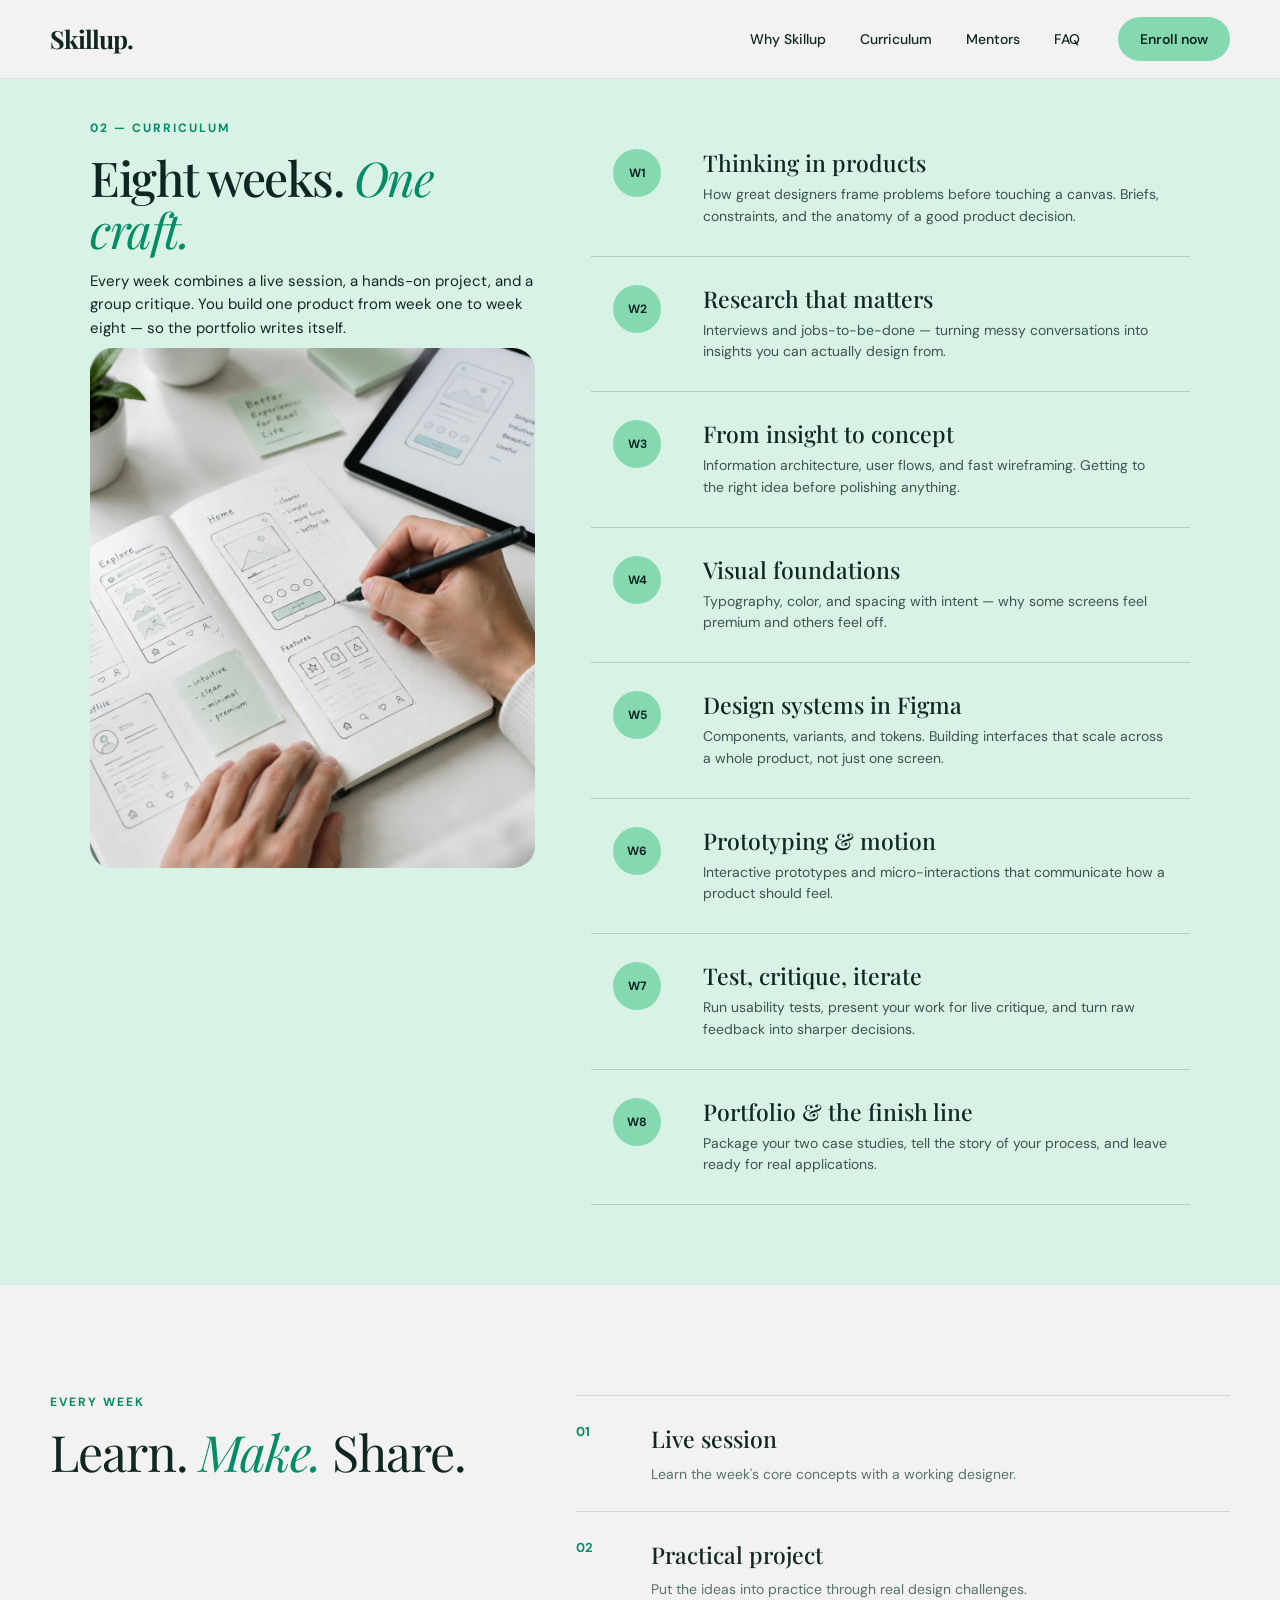
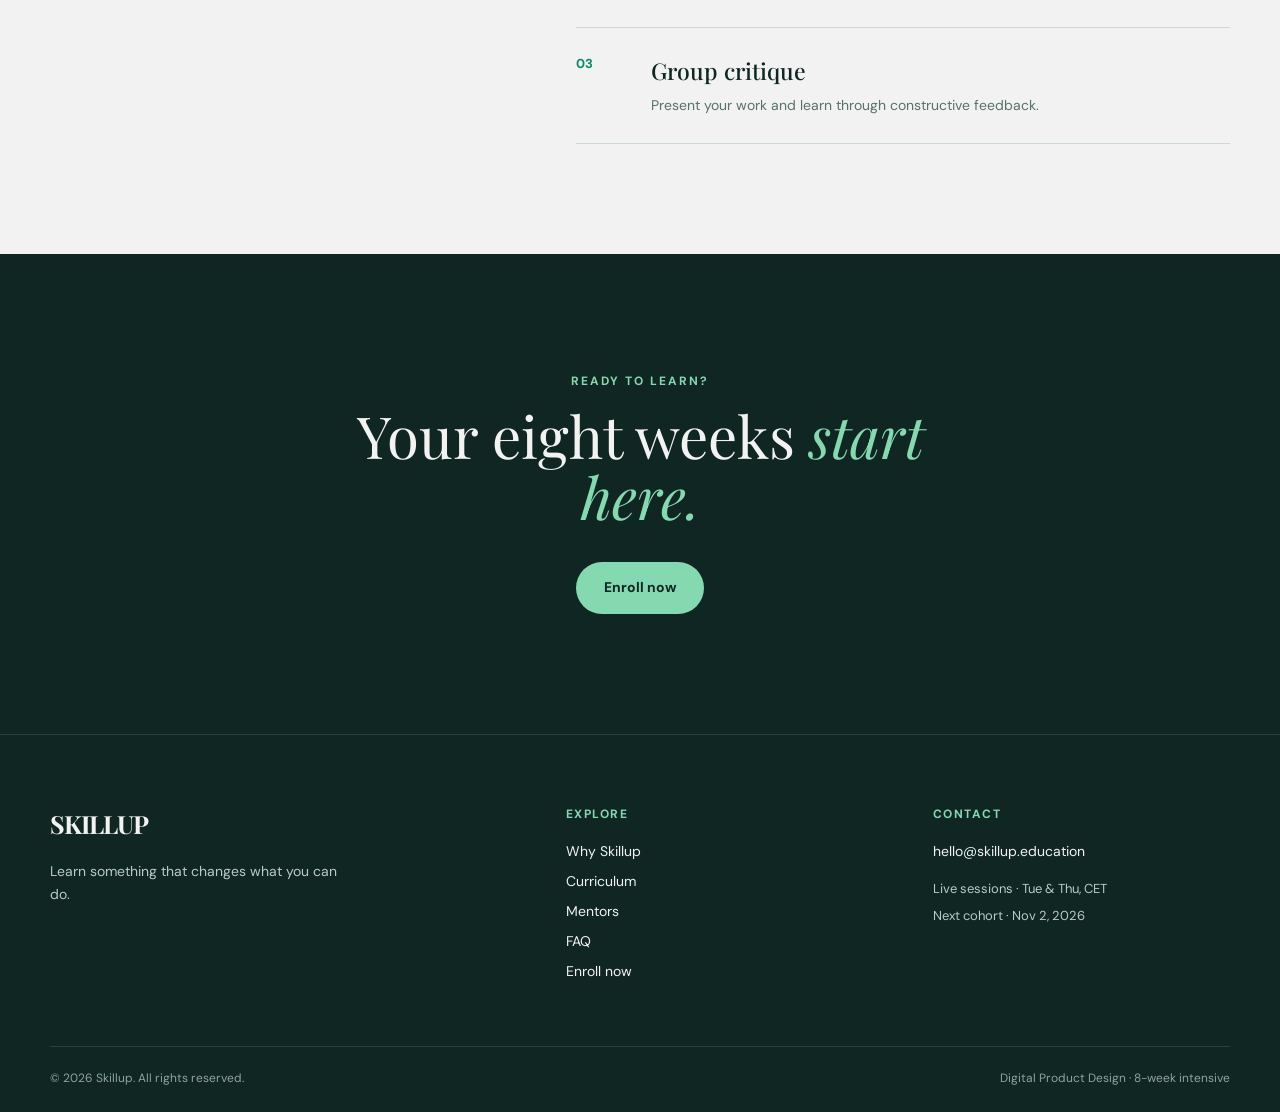
==== commit 4f23cb53: "Refactor header section for better accessibility" ====
--- a/curriculum.html
+++ b/curriculum.html
@@ -35,25 +35,30 @@
 
 <body>
 
-    <!-- =========================
-         HEADER
-    ========================== -->
-
+    <!-- HEADER -->
     <header class="site-header">
-
         <div class="container navbar">
 
-            <a href="index.html" class="logo">
-                SKILLUP
-            </a>
-
-            <nav class="desktop-navigation">
+            <!-- LOGO -->
+            <a
+                href="index.html"
+                class="logo"
+                aria-label="Skillup home"
+            >
+                Skillup<span>.</span>
+            </a>
+
+            <!-- DESKTOP NAVIGATION -->
+            <nav
+                class="desktop-navigation"
+                aria-label="Main navigation"
+            >
 
                 <a href="why-skillup.html">
                     Why Skillup
                 </a>
 
-                <a href="curriculum.html" class="active">
+                <a href="curriculum.html">
                     Curriculum
                 </a>
 
@@ -64,25 +69,32 @@
                 <a href="faq.html">
                     FAQ
                 </a>
-
             </nav>
 
-            <a href="enroll.html" class="header-button">
+            <!-- HEADER CTA -->
+            <a
+                href="enroll.html"
+                class="header-button"
+            >
                 Enroll now
             </a>
 
+            <!-- MOBILE MENU BUTTON -->
             <button
                 class="menu-toggle"
-                aria-label="Open menu"
                 type="button"
+                aria-label="Open navigation menu"
             >
                 <span></span>
                 <span></span>
             </button>
-
         </div>
 
-        <nav class="mobile-navigation">
+        <!-- MOBILE NAVIGATION -->
+        <nav
+            class="mobile-navigation"
+            aria-label="Mobile navigation"
+        >
 
             <a href="why-skillup.html">
                 Why Skillup
@@ -100,12 +112,13 @@
                 FAQ
             </a>
 
-            <a href="enroll.html" class="mobile-navigation-button">
+            <a
+                href="enroll.html"
+                class="mobile-navigation-button"
+            >
                 Enroll now
             </a>
-
         </nav>
-
     </header>
 
 
--- a/css/curriculum.css
+++ b/css/curriculum.css
@@ -1,11 +1,6 @@
-/* =========================================
-   SKILLUP — CURRICULUM
-========================================= */
-
-
-/* =========================================
+/* =====================================================
    RESET
-========================================= */
+===================================================== */
 
 * {
     box-sizing: border-box;
@@ -18,11 +13,10 @@
 }
 
 body {
-    background-color: #F2F2F2;
+    background: #F2F2F2;
     color: #102622;
-
     font-family: "DM Sans", sans-serif;
-
+    font-size: 16px;
     line-height: 1.5;
 }
 
@@ -36,253 +30,215 @@
     text-decoration: none;
 }
 
-button {
-    font-family: "DM Sans", sans-serif;
-}
+button,
+input,
+textarea {
+    font: inherit;
+}
+
+
+/* =====================================================
+   CONTAINER
+===================================================== */
 
 .container {
     width: calc(100% - 80px);
-    max-width: 1220px;
-
+    max-width: 1180px;
     margin: 0 auto;
 }
 
 
-/* =========================================
+/* =====================================================
    HEADER
-========================================= */
+===================================================== */
 
 .site-header {
-    background-color: #F2F2F2;
-
-    border-top: 4px solid #102622;
+    width: 100%;
+    background: #F2F2F2;
+    border-bottom: 1px solid #dce5e1;
+    position: relative;
+    z-index: 20;
 }
 
 .navbar {
-    min-height: 68px;
-
+    min-height: 78px;
     display: flex;
     align-items: center;
     justify-content: space-between;
 }
 
-
-/* LOGO */
-
 .logo {
-    color: #102622;
-
     font-family: "Playfair Display", Georgia, serif;
-
-    font-size: 20px;
+    font-size: 25px;
     font-weight: 700;
-
-    letter-spacing: -0.5px;
-}
-
-.logo:hover {
-    color: #038C65;
-}
-
-
-/* NAV */
+    letter-spacing: -1px;
+}
 
 .desktop-navigation {
     display: flex;
     align-items: center;
-
     gap: 34px;
+    margin-left: auto;
+    margin-right: 38px;
 }
 
 .desktop-navigation a {
-    color: #405650;
-
     font-size: 14px;
     font-weight: 500;
-}
-
-.desktop-navigation a:hover {
+    transition: color 0.2s ease;
+}
+
+.desktop-navigation a:hover,
+.desktop-navigation a.active {
     color: #038C65;
 }
-
-.desktop-navigation .active-link {
-    color: #102622;
-}
-
-
-/* HEADER BUTTON */
 
 .header-button {
     display: inline-flex;
     align-items: center;
     justify-content: center;
-
-    min-width: 110px;
-
-    padding: 11px 21px;
-
-    background-color: #84D9B1;
+    min-height: 44px;
+    padding: 0 22px;
+    border-radius: 999px;
+    background: #84D9B1;
     color: #102622;
-
-    border-radius: 30px;
-
     font-size: 14px;
     font-weight: 600;
+    transition: background 0.2s ease, transform 0.2s ease;
 }
 
 .header-button:hover {
-    background-color: #038C65;
-    color: #FFFFFF;
-}
-
-
-/* =========================================
-   MOBILE MENU
-========================================= */
+    background: #038C65;
+    color: #ffffff;
+    transform: translateY(-1px);
+}
 
 .menu-toggle {
     display: none;
-
-    width: 40px;
-    height: 40px;
-
+    width: 42px;
+    height: 42px;
+    border: 0;
     background: transparent;
-
-    border: 1px solid #102622;
-    border-radius: 50%;
-
     cursor: pointer;
 }
 
 .menu-toggle span {
     display: block;
-
-    width: 16px;
-    height: 1px;
-
-    margin: 4px auto;
-
-    background-color: #102622;
+    width: 22px;
+    height: 2px;
+    background: #102622;
+    margin: 5px auto;
 }
 
 .mobile-navigation {
     display: none;
 }
 
-.mobile-navigation.active {
-    display: flex;
-}
-
-
-/* =========================================
-   CURRICULUM
-========================================= */
+
+/* =====================================================
+   CURRICULUM SECTION
+
+   THIS IS THE IMPORTANT PART
+
+   LEFT:
+   text + image
+
+   RIGHT:
+   W1 — W8
+===================================================== */
 
 .curriculum-section {
-    background-color: #D8F2E6;
-
-    padding: 38px 0 0;
-}
-
-
-/* =========================================
-   MAIN LAYOUT
-========================================= */
-
-.curriculum-layout {
+    background: #D8F2E6;
+    min-height: 900px;
+    padding: 42px 0 80px;
+}
+
+.curriculum-container {
+    width: calc(100% - 80px);
+    max-width: 1100px;
+    margin: 0 auto;
+
     display: grid;
 
-    grid-template-columns: 42% 58%;
+    /*
+       LEFT = 445px
+       RIGHT = remaining space
+
+       This prevents the image from becoming huge.
+    */
+    grid-template-columns: 445px minmax(0, 1fr);
+
+    gap: 56px;
 
     align-items: start;
 }
 
 
-/* =========================================
-   LEFT COLUMN
-========================================= */
+/* =====================================================
+   LEFT SIDE
+===================================================== */
+
+.curriculum-left {
+    min-width: 0;
+}
+
+.eyebrow {
+    color: #038C65;
+    font-size: 12px;
+    font-weight: 700;
+    letter-spacing: 2px;
+    line-height: 1.2;
+    text-transform: uppercase;
+    margin-bottom: 17px;
+}
+
+.curriculum-left h1 {
+    max-width: 445px;
+
+    color: #102622;
+
+    font-family: "Playfair Display", Georgia, serif;
+    font-size: 48px;
+    font-weight: 500;
+    line-height: 1.08;
+
+    letter-spacing: -1.5px;
+}
+
+.curriculum-left h1 em {
+    color: #038C65;
+    font-style: italic;
+    font-weight: 400;
+}
 
 .curriculum-intro {
-    padding-top: 0;
-
-    padding-right: 48px;
-}
-
-
-/* LABEL */
-
-.section-label {
-    margin-bottom: 19px;
-
-    color: #038C65;
-
-    font-size: 11px;
-    font-weight: 700;
-
-    letter-spacing: 2px;
-
-    text-transform: uppercase;
-}
-
-
-/* =========================================
-   MAIN TITLE
-========================================= */
-
-.curriculum-intro h1 {
-    max-width: 430px;
-
-    margin-bottom: 25px;
+    max-width: 445px;
+
+    margin-top: 14px;
 
     color: #102622;
 
-    font-family: "Playfair Display", Georgia, serif;
-
-    font-size: 48px;
+    font-size: 15px;
     font-weight: 400;
-
-    line-height: 1.06;
-
-    letter-spacing: -1.7px;
-}
-
-.curriculum-intro h1 em {
-    color: #038C65;
-
-    font-style: italic;
-}
-
-
-/* =========================================
-   INTRO TEXT
-========================================= */
-
-.intro-text {
-    max-width: 430px;
-
-    margin-bottom: 40px;
-
-    color: #5D7770;
-
-    font-size: 15px;
-
-    line-height: 1.65;
-}
-
-
-/* =========================================
+    line-height: 1.55;
+}
+
+
+/* =====================================================
    CURRICULUM IMAGE
-========================================= */
+
+   IMPORTANT:
+   Fixed width/height so it matches the reference.
+===================================================== */
 
 .curriculum-image {
-    width: 100%;
-    max-width: 445px;
-
+    width: 445px;
     height: 520px;
 
+    margin-top: 8px;
+
     overflow: hidden;
-
-    border-radius: 28px 28px 0 0;
+      border-radius: 22px;
 }
 
 .curriculum-image img {
@@ -290,227 +246,293 @@
     height: 100%;
 
     object-fit: cover;
-
     object-position: center;
-}
-
-
-/* =========================================
-   RIGHT COLUMN
-========================================= */
-
-.weeks {
+
+    display: block;
+}
+
+
+/* =====================================================
+   RIGHT SIDE
+===================================================== */
+
+.curriculum-right {
     width: 100%;
-
-    padding-left: 0;
-}
-
-
-/* =========================================
-   WEEK
-========================================= */
-
-.week {
+    min-width: 0;
+}
+
+
+/* =====================================================
+   WEEK ROW
+===================================================== */
+
+.week-item {
     width: 100%;
 
-    min-height: 138px;
-
     display: grid;
 
-    grid-template-columns: 80px 1fr;
-
-    gap: 0;
-
-    padding: 27px 24px;
-
-    border-bottom: 1px solid rgba(16, 38, 34, 0.09);
-}
-
-
-/* =========================================
-   FIRST WEEK — WHITE BLOCK
-========================================= */
-
-.week-featured {
-    background-color: #FFFFFF;
-
-    border-bottom: none;
+    grid-template-columns: 72px minmax(0, 1fr);
+
+    column-gap: 18px;
+
+    padding: 28px 22px;
+
+    border-bottom: 1px solid rgba(16, 38, 34, 0.18);
+
+    background: transparent;
+
+    transition: background 0.2s ease;
+}
+
+
+/* ŻADNEGO stałego białego tła */
+
+.week-item.week-featured {
+    background: transparent;
+
+    border: 0;
+    border-bottom: 1px solid rgba(16, 38, 34, 0.18);
+
+    padding: 28px 22px;
 
     margin-bottom: 0;
 }
 
 
-/* =========================================
+/* KAŻDY tydzień robi się biały po najechaniu */
+
+.week-item:hover {
+    background: #FFFFFF;
+}
+
+/* =====================================================
    WEEK NUMBER
-========================================= */
+===================================================== */
 
 .week-number {
-    padding-top: 4px;
-
+    width: 48px;
+    height: 48px;
+
+    display: flex;
+    align-items: center;
+    justify-content: center;
+
+    border-radius: 50%;
+
+    background: #84D9B1;
+    color: #102622;
+
+    font-size: 12px;
+    font-weight: 700;
+}
+
+
+/* =====================================================
+   WEEK CONTENT
+===================================================== */
+
+.week-content {
+    min-width: 0;
+}
+
+.week-content h2 {
+    color: #102622;
+
+    font-family: "Playfair Display", Georgia, serif;
+    font-size: 23px;
+    font-weight: 500;
+    line-height: 1.18;
+
+    margin-bottom: 8px;
+}
+
+.week-content p {
+    max-width: 470px;
+
+    color: #38564f;
+
+    font-size: 14px;
+    font-weight: 400;
+    line-height: 1.55;
+}
+
+
+/* =====================================================
+   LEARNING SECTION
+===================================================== */
+
+.learning-section {
+    background: #F2F2F2;
+    padding: 110px 0;
+}
+
+.learning-grid {
+    display: grid;
+    grid-template-columns: 0.8fr 1.2fr;
+    gap: 90px;
+}
+
+.learning-grid h2 {
+    font-family: "Playfair Display", Georgia, serif;
+    font-size: 50px;
+    font-weight: 400;
+    line-height: 1.05;
+    letter-spacing: -1px;
+}
+
+.learning-grid h2 em {
     color: #038C65;
-
+    font-style: italic;
+}
+
+.learning-items {
+    border-top: 1px solid #cbd8d3;
+}
+
+.learning-item {
+    display: grid;
+    grid-template-columns: 55px 1fr;
+    gap: 20px;
+
+    padding: 26px 0;
+
+    border-bottom: 1px solid #cbd8d3;
+}
+
+.learning-item > span {
+    color: #038C65;
+    font-size: 13px;
+    font-weight: 700;
+}
+
+.learning-item h3 {
     font-family: "Playfair Display", Georgia, serif;
-
-    font-size: 15px;
+    font-size: 23px;
     font-weight: 500;
-}
-
-
-/* =========================================
-   WEEK TITLE
-========================================= */
-
-.week-information h2 {
-    margin-bottom: 7px;
-
-    color: #102622;
+    margin-bottom: 6px;
+}
+
+.learning-item p {
+    color: #58716b;
+    font-size: 14px;
+    line-height: 1.6;
+}
+
+
+/* =====================================================
+   FINAL CTA
+===================================================== */
+
+.final-cta {
+    background: #102622;
+    color: #F2F2F2;
+    padding: 120px 0;
+    text-align: center;
+}
+
+.final-cta .eyebrow {
+    color: #84D9B1;
+}
+
+.final-cta h2 {
+    max-width: 700px;
+    margin: 0 auto 35px;
 
     font-family: "Playfair Display", Georgia, serif;
-
-    font-size: 20px;
-    font-weight: 500;
-
-    line-height: 1.2;
-
-    letter-spacing: -0.3px;
-}
-
-
-/* =========================================
-   WEEK TEXT
-========================================= */
-
-.week-information p {
-    max-width: 520px;
-
-    color: #5D7770;
-
-    font-size: 14px;
-
-    line-height: 1.55;
-}
-
-
-/* =========================================
-   FINAL CTA
-========================================= */
-
-.final-cta {
-    padding: 100px 0;
-
-    background-color: #102622;
-
-    text-align: center;
-}
-
-.final-cta .section-label {
+    font-size: 58px;
+    font-weight: 400;
+    line-height: 1.05;
+}
+
+.final-cta h2 em {
     color: #84D9B1;
-}
-
-.final-cta h2 {
-    margin-bottom: 30px;
-
-    color: #FFFFFF;
-
-    font-family: "Playfair Display", Georgia, serif;
-
-    font-size: 52px;
-    font-weight: 400;
-
-    line-height: 1.05;
-
-    letter-spacing: -1.5px;
-}
-
-
-/* =========================================
-   BUTTON
-========================================= */
+    font-style: italic;
+}
 
 .primary-button {
     display: inline-flex;
     align-items: center;
     justify-content: center;
 
-    padding: 13px 25px;
-
-    background-color: #84D9B1;
+    min-height: 52px;
+
+    padding: 0 28px;
+
+    border-radius: 999px;
+
+    background: #84D9B1;
     color: #102622;
 
-    border-radius: 30px;
-
     font-size: 14px;
-    font-weight: 600;
+    font-weight: 700;
+
+    transition: background 0.2s ease, transform 0.2s ease;
 }
 
 .primary-button:hover {
-    background-color: #038C65;
-    color: #FFFFFF;
-}
-
-
-/* =========================================
+    background: #D8F2E6;
+    transform: translateY(-2px);
+}
+
+
+/* =====================================================
    FOOTER
-========================================= */
+===================================================== */
 
 .site-footer {
-    padding: 65px 0 28px;
-
-    background-color: #102622;
-
-    color: #FFFFFF;
+    background: #102622;
+    color: #F2F2F2;
+
+    border-top: 1px solid rgba(255, 255, 255, 0.12);
+
+    padding: 70px 0 25px;
 }
 
 .footer-grid {
     display: grid;
-
     grid-template-columns: 1.5fr 1fr 1fr;
-
-    gap: 60px;
-
-    padding-bottom: 45px;
+    gap: 70px;
 }
 
 .footer-brand .logo {
     display: inline-block;
-
-    margin-bottom: 15px;
-
-    color: #FFFFFF;
+    margin-bottom: 18px;
 }
 
 .footer-brand p {
     max-width: 300px;
-
-    color: #D8F2E6;
-
+    color: #b9cbc5;
     font-size: 14px;
+    line-height: 1.6;
+}
+
+.footer-links,
+.footer-contact {
+    display: flex;
+    flex-direction: column;
+    align-items: flex-start;
 }
 
 .footer-links h3,
 .footer-contact h3 {
-    margin-bottom: 15px;
+    margin-bottom: 18px;
 
     color: #84D9B1;
 
-    font-size: 11px;
+    font-size: 12px;
     font-weight: 700;
 
     letter-spacing: 1.5px;
-
     text-transform: uppercase;
 }
 
 .footer-links a,
-.footer-contact a,
-.footer-contact p {
-    display: block;
-
-    margin-bottom: 8px;
-
-    color: #FFFFFF;
-
-    font-size: 13px;
+.footer-contact a {
+    margin-bottom: 9px;
+
+    color: #F2F2F2;
+
+    font-size: 14px;
 }
 
 .footer-links a:hover,
@@ -518,68 +540,77 @@
     color: #84D9B1;
 }
 
+.footer-contact p {
+    margin-top: 8px;
+
+    color: #b9cbc5;
+
+    font-size: 13px;
+}
+
 .footer-bottom {
     display: flex;
-
     align-items: center;
     justify-content: space-between;
 
+    margin-top: 55px;
     padding-top: 22px;
 
-    border-top: 1px solid rgba(216, 242, 230, 0.2);
+    border-top: 1px solid rgba(255, 255, 255, 0.12);
 }
 
 .footer-bottom p {
-    color: #AFC9C1;
-
-    font-size: 11px;
-}
-
-
-/* =========================================
+    color: #8fa49d;
+    font-size: 12px;
+}
+
+
+/* =====================================================
    TABLET
-========================================= */
-
-@media (max-width: 1000px) {
-
-    .container {
-        width: calc(100% - 60px);
-    }
-
-    .curriculum-layout {
-        grid-template-columns: 1fr;
-    }
-
-    .curriculum-intro {
-        padding-right: 0;
-    }
-
-    .curriculum-intro h1 {
-        max-width: 600px;
-
-        font-size: 52px;
-    }
-
-    .intro-text {
-        max-width: 650px;
-    }
-
-    .curriculum-image {
-        max-width: 100%;
-
-        height: 430px;
-
-        margin-bottom: 30px;
-    }
-
-}
-
-
-/* =========================================
-   MOBILE NAV
-========================================= */
-
-@media (max-width: 800px) {
+===================================================== */
+
+@media (max-width: 1050px) {
+
+    .curriculum-container {
+        grid-template-columns: 390px minmax(0, 1fr);
+        gap: 40px;
+    }
+
+   .curriculum-image {
+    width: 445px;
+    height: 520px;
+
+    margin-top: 8px;
+
+    overflow: hidden;
+
+    border-radius: 22px;
+}
+
+    .curriculum-left h1 {
+        font-size: 43px;
+    }
+
+    .week-item {
+        grid-template-columns: 58px minmax(0, 1fr);
+        column-gap: 14px;
+        padding-left: 18px;
+        padding-right: 18px;
+    }
+
+    .week-number {
+        width: 44px;
+        height: 44px;
+    }
+
+}
+
+
+/* =====================================================
+   MOBILE NAVIGATION
+===================================================== */
+
+@media (max-width: 850px) {
 
     .desktop-navigation,
     .header-button {
@@ -595,136 +626,161 @@
 
         flex-direction: column;
 
-        gap: 18px;
-
-        padding: 22px 30px;
-
-        background-color: #F2F2F2;
-
-        border-top: 1px solid #D8E2DE;
-    }
-
-    .mobile-navigation.active {
+        gap: 0;
+
+        padding: 10px 20px 25px;
+
+        background: #F2F2F2;
+
+        border-top: 1px solid #dce5e1;
+    }
+
+    .mobile-navigation.active,
+    .mobile-navigation.open {
         display: flex;
     }
 
     .mobile-navigation a {
+        padding: 14px 0;
+
+        border-bottom: 1px solid #dce5e1;
+
+        font-size: 15px;
+    }
+
+    .mobile-navigation-button {
+        display: flex;
+
+        align-items: center;
+        justify-content: center;
+
+        margin-top: 15px;
+
+        padding: 13px 20px !important;
+
+        border: 0 !important;
+        border-radius: 999px;
+
+        background: #84D9B1;
         color: #102622;
-
-        font-size: 15px;
         font-weight: 600;
     }
 
-    .mobile-navigation-button {
-        width: fit-content;
-
-        padding: 10px 20px;
-
-        background-color: #84D9B1;
-
-        border-radius: 30px;
-    }
-
-}
-
-
-/* =========================================
-   MOBILE
-========================================= */
+    .curriculum-container {
+        width: calc(100% - 48px);
+
+        grid-template-columns: 1fr;
+
+        gap: 60px;
+    }
+
+    .curriculum-image {
+        width: 100%;
+        height: 520px;
+    }
+
+    .curriculum-left h1 {
+        max-width: 600px;
+        font-size: 48px;
+    }
+
+    .curriculum-intro {
+        max-width: 650px;
+    }
+
+    .learning-grid {
+        grid-template-columns: 1fr;
+        gap: 50px;
+    }
+
+    .footer-grid {
+        grid-template-columns: 1fr 1fr;
+    }
+
+}
+
+
+/* =====================================================
+   SMALL MOBILE
+===================================================== */
 
 @media (max-width: 600px) {
 
     .container {
-        width: calc(100% - 36px);
-    }
-
-
-    /* SECTION */
+        width: calc(100% - 40px);
+    }
+
+    .navbar {
+        min-height: 70px;
+    }
 
     .curriculum-section {
-        padding-top: 35px;
-    }
-
-
-    /* LEFT */
-
-    .curriculum-intro h1 {
-        max-width: 350px;
-
+        padding: 32px 0 55px;
+    }
+
+    .curriculum-container {
+        width: calc(100% - 40px);
+    }
+
+    .curriculum-left h1 {
+        font-size: 40px;
+        line-height: 1.08;
+    }
+
+    .curriculum-intro {
+        font-size: 14px;
+    }
+
+    .curriculum-image {
+        height: 400px;
+    }
+
+    .week-item,
+    .week-item.week-featured {
+        grid-template-columns: 52px minmax(0, 1fr);
+        column-gap: 12px;
+
+        padding: 23px 12px;
+    }
+
+    .week-number {
+        width: 42px;
+        height: 42px;
+        font-size: 11px;
+    }
+
+    .week-content h2 {
+        font-size: 21px;
+    }
+
+    .week-content p {
+        font-size: 13px;
+    }
+
+    .learning-section {
+        padding: 75px 0;
+    }
+
+    .learning-grid h2 {
         font-size: 42px;
-
-        line-height: 1.03;
-
-        letter-spacing: -1.2px;
-    }
-
-    .intro-text {
-        font-size: 14px;
-
-        line-height: 1.6;
-    }
-
-
-    /* IMAGE */
-
-    .curriculum-image {
-        height: 350px;
-
-        border-radius: 22px 22px 0 0;
-    }
-
-
-    /* WEEKS */
-
-    .week {
-        min-height: 0;
-
-        grid-template-columns: 48px 1fr;
-
-        padding: 23px 0;
-    }
-
-    .week-featured {
-        padding: 23px 18px;
-    }
-
-    .week-number {
-        font-size: 13px;
-    }
-
-    .week-information h2 {
-        font-size: 19px;
-    }
-
-    .week-information p {
-        font-size: 13px;
-    }
-
-
-    /* CTA */
+    }
 
     .final-cta {
-        padding: 75px 0;
+        padding: 85px 0;
     }
 
     .final-cta h2 {
-        font-size: 40px;
-    }
-
-
-    /* FOOTER */
+        font-size: 43px;
+    }
 
     .footer-grid {
         grid-template-columns: 1fr;
-
-        gap: 35px;
+        gap: 40px;
     }
 
     .footer-bottom {
         flex-direction: column;
-
         align-items: flex-start;
-
         gap: 8px;
     }
 
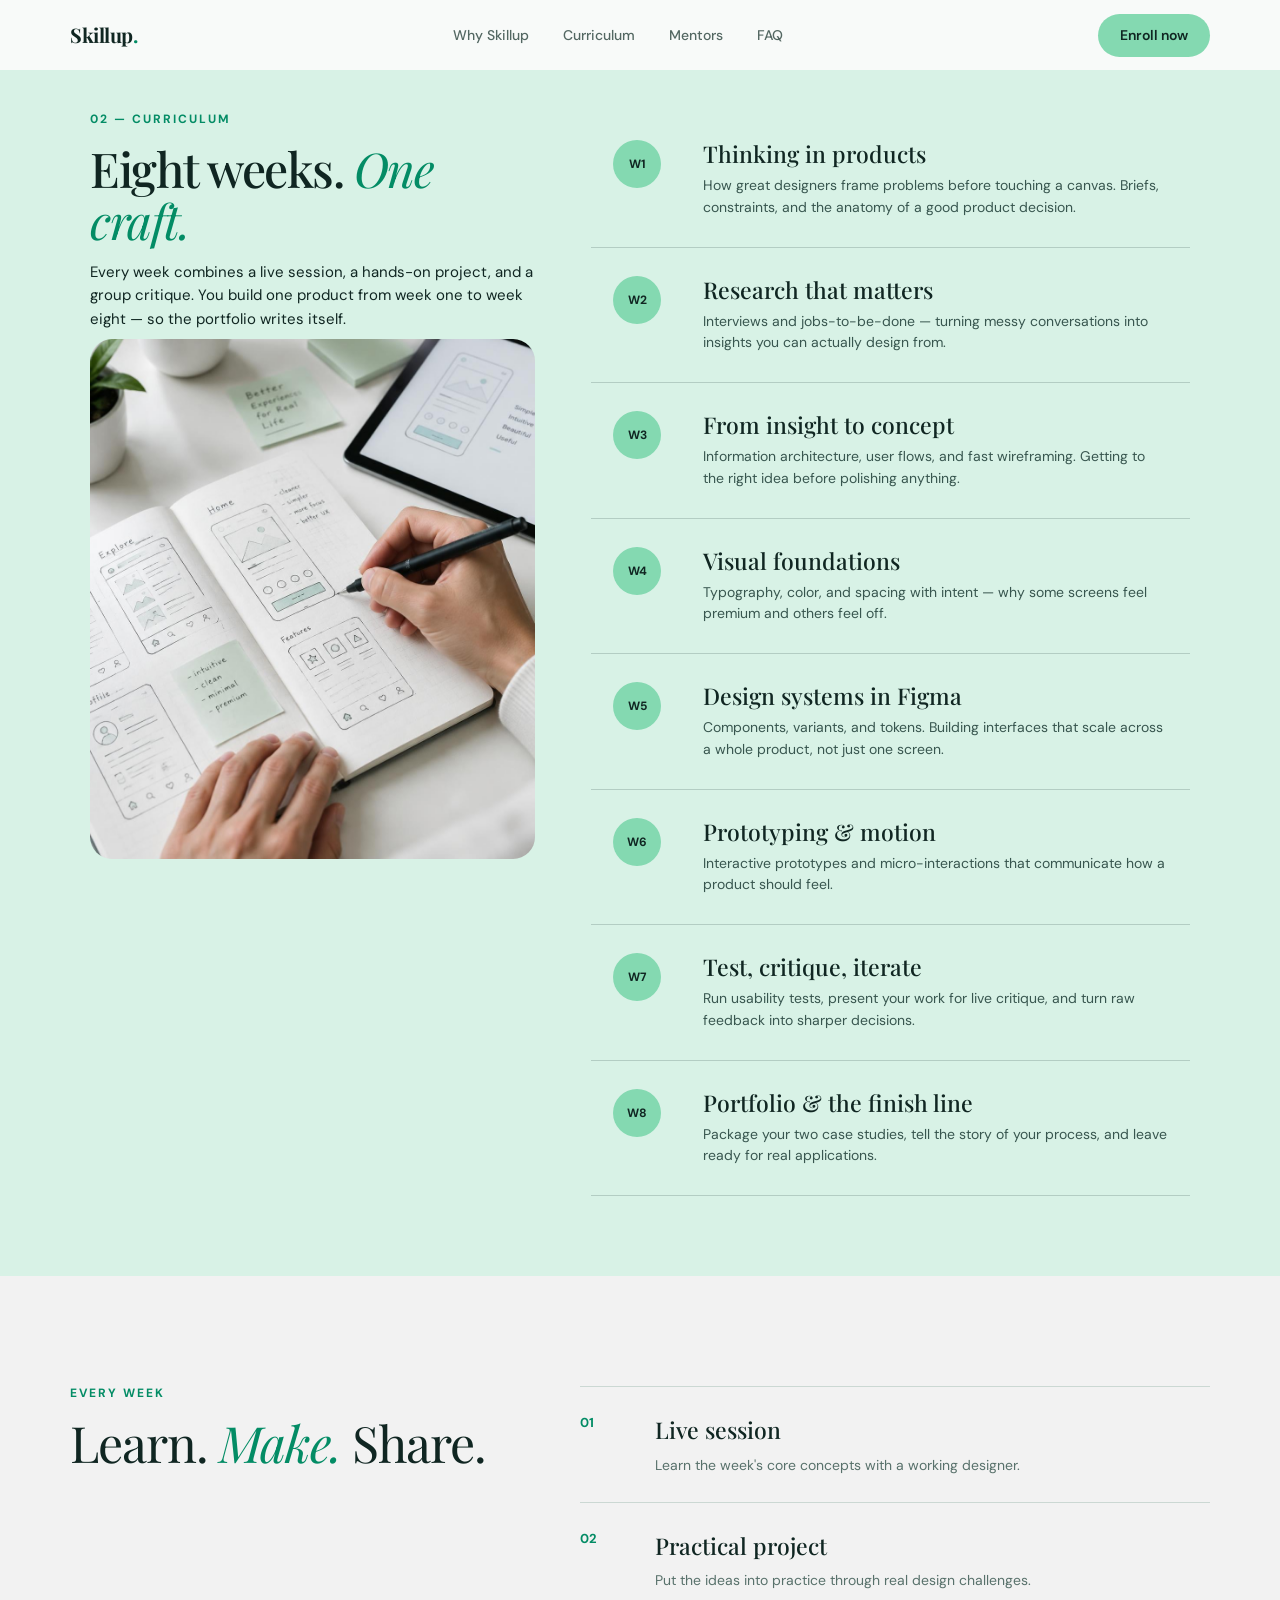
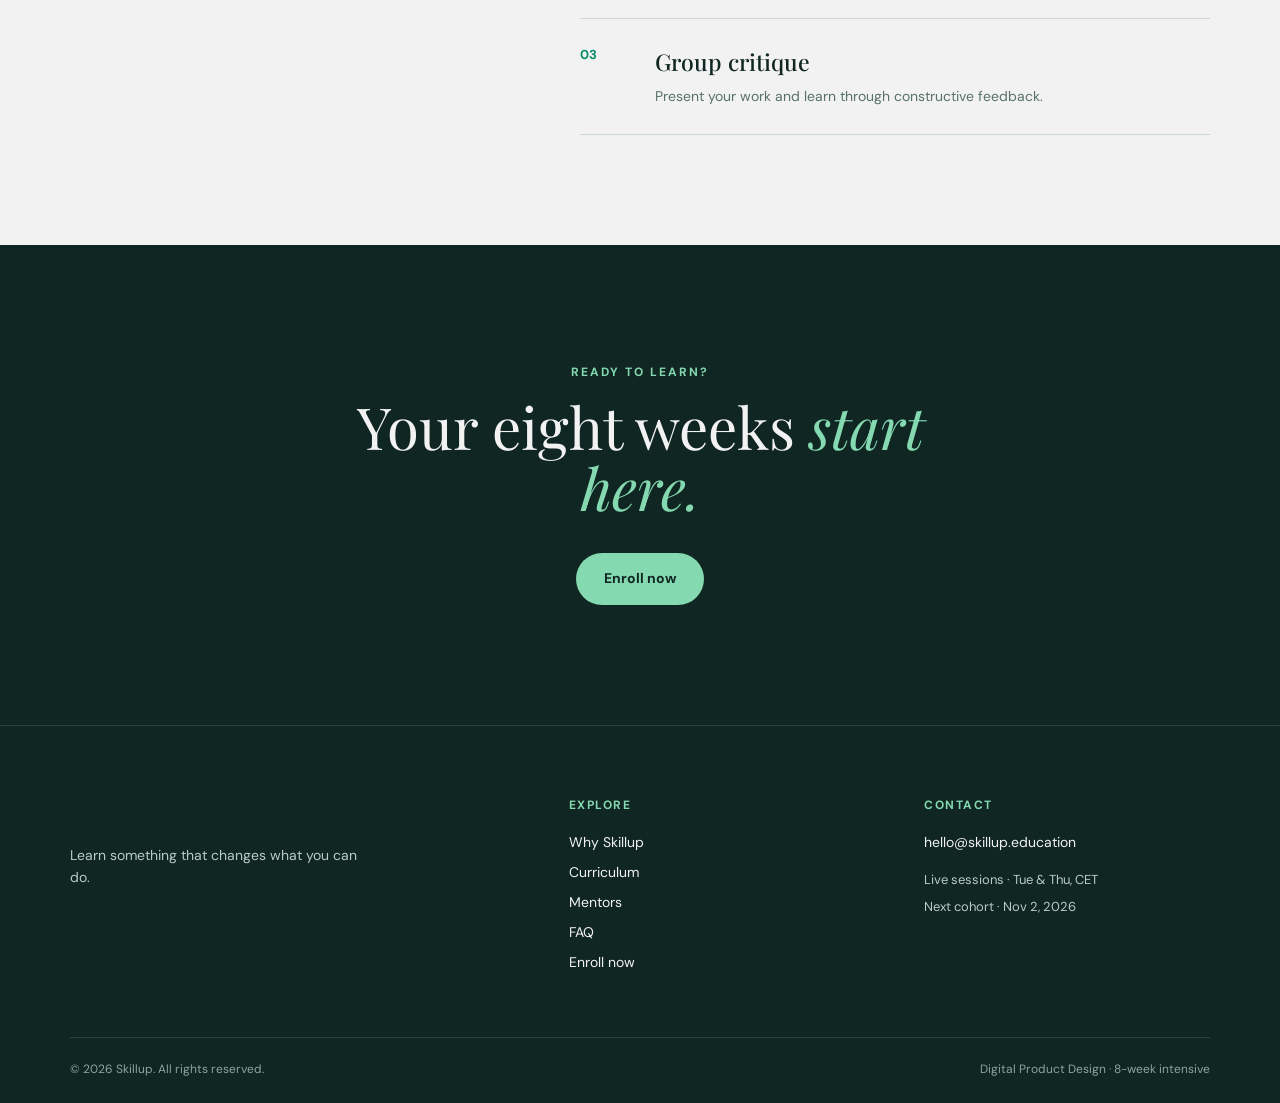
==== commit af7bfe7e: "Add favicon link to curriculum.html" ====
--- a/curriculum.html
+++ b/curriculum.html
@@ -31,6 +31,8 @@
 
     <!-- JS -->
     <script src="js/curriculum.js" defer></script>
+    <link rel="icon" href="favicon.ico" type="image/x-icon">
+    
 </head>
 
 <body>
--- a/css/curriculum.css
+++ b/css/curriculum.css
@@ -1,6 +1,8 @@
-/* =====================================================
+
+
+/* ========================================
    RESET
-===================================================== */
+======================================== */
 
 * {
     box-sizing: border-box;
@@ -13,10 +15,9 @@
 }
 
 body {
-    background: #F2F2F2;
+    background-color: #F8FAF9;
     color: #102622;
     font-family: "DM Sans", sans-serif;
-    font-size: 16px;
     line-height: 1.5;
 }
 
@@ -30,104 +31,133 @@
     text-decoration: none;
 }
 
-button,
-input,
-textarea {
-    font: inherit;
-}
-
-
-/* =====================================================
-   CONTAINER
-===================================================== */
+button {
+    font-family: "DM Sans", sans-serif;
+}
 
 .container {
     width: calc(100% - 80px);
-    max-width: 1180px;
+    max-width: 1140px;
     margin: 0 auto;
 }
 
 
-/* =====================================================
+/* ========================================
    HEADER
-===================================================== */
+======================================== */
 
 .site-header {
-    width: 100%;
-    background: #F2F2F2;
-    border-bottom: 1px solid #dce5e1;
     position: relative;
-    z-index: 20;
+    z-index: 100;
+
+    background-color: #F8FAF9;
 }
 
 .navbar {
-    min-height: 78px;
+    min-height: 70px;
+
     display: flex;
     align-items: center;
     justify-content: space-between;
 }
 
+
+/* LOGO */
+
 .logo {
+    color: #102622;
+
     font-family: "Playfair Display", Georgia, serif;
-    font-size: 25px;
+
+    font-size: 20px;
     font-weight: 700;
-    letter-spacing: -1px;
-}
+
+    letter-spacing: -0.5px;
+}
+
+.logo span {
+    color: #038C65;
+}
+
+
+/* NAVIGATION */
 
 .desktop-navigation {
     display: flex;
     align-items: center;
+
     gap: 34px;
-    margin-left: auto;
-    margin-right: 38px;
 }
 
 .desktop-navigation a {
+    color: #536762;
+
     font-size: 14px;
     font-weight: 500;
+
     transition: color 0.2s ease;
 }
 
-.desktop-navigation a:hover,
-.desktop-navigation a.active {
+.desktop-navigation a:hover {
     color: #038C65;
 }
+
+
+/* HEADER BUTTON */
 
 .header-button {
     display: inline-flex;
     align-items: center;
     justify-content: center;
-    min-height: 44px;
-    padding: 0 22px;
-    border-radius: 999px;
-    background: #84D9B1;
+
+    padding: 11px 22px;
+
+    background-color: #84D9B1;
     color: #102622;
+
+    border-radius: 30px;
+
     font-size: 14px;
     font-weight: 600;
-    transition: background 0.2s ease, transform 0.2s ease;
+
+    transition:
+        background-color 0.2s ease,
+        color 0.2s ease;
 }
 
 .header-button:hover {
-    background: #038C65;
-    color: #ffffff;
-    transform: translateY(-1px);
-}
+    background-color: #038C65;
+    color: #FFFFFF;
+}
+
+
+/* ========================================
+   MOBILE MENU
+======================================== */
 
 .menu-toggle {
     display: none;
+
     width: 42px;
     height: 42px;
-    border: 0;
-    background: transparent;
+
+    background-color: transparent;
+
+    border: 1px solid #102622;
+    border-radius: 50%;
+
     cursor: pointer;
 }
 
 .menu-toggle span {
     display: block;
-    width: 22px;
-    height: 2px;
-    background: #102622;
-    margin: 5px auto;
+
+    width: 17px;
+    height: 1px;
+
+    margin: 4px auto;
+
+    background-color: #102622;
 }
 
 .mobile-navigation {
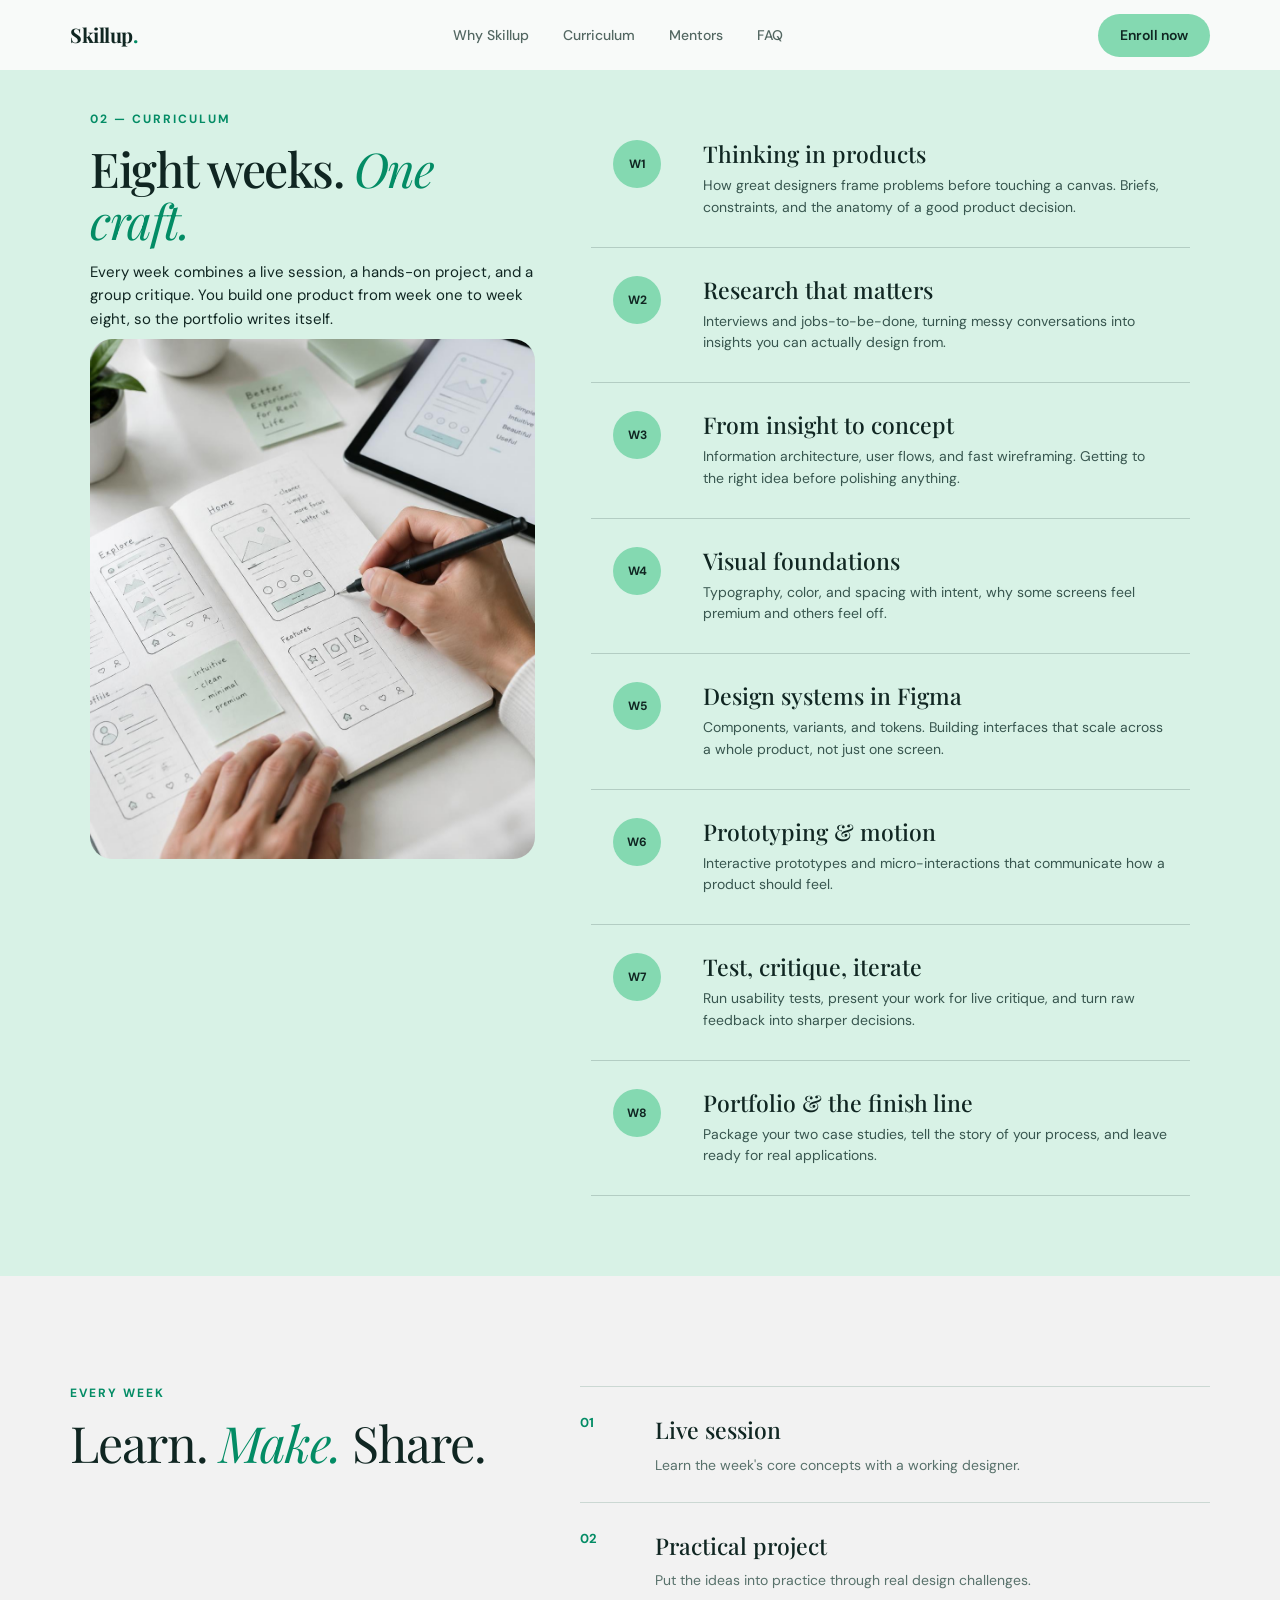
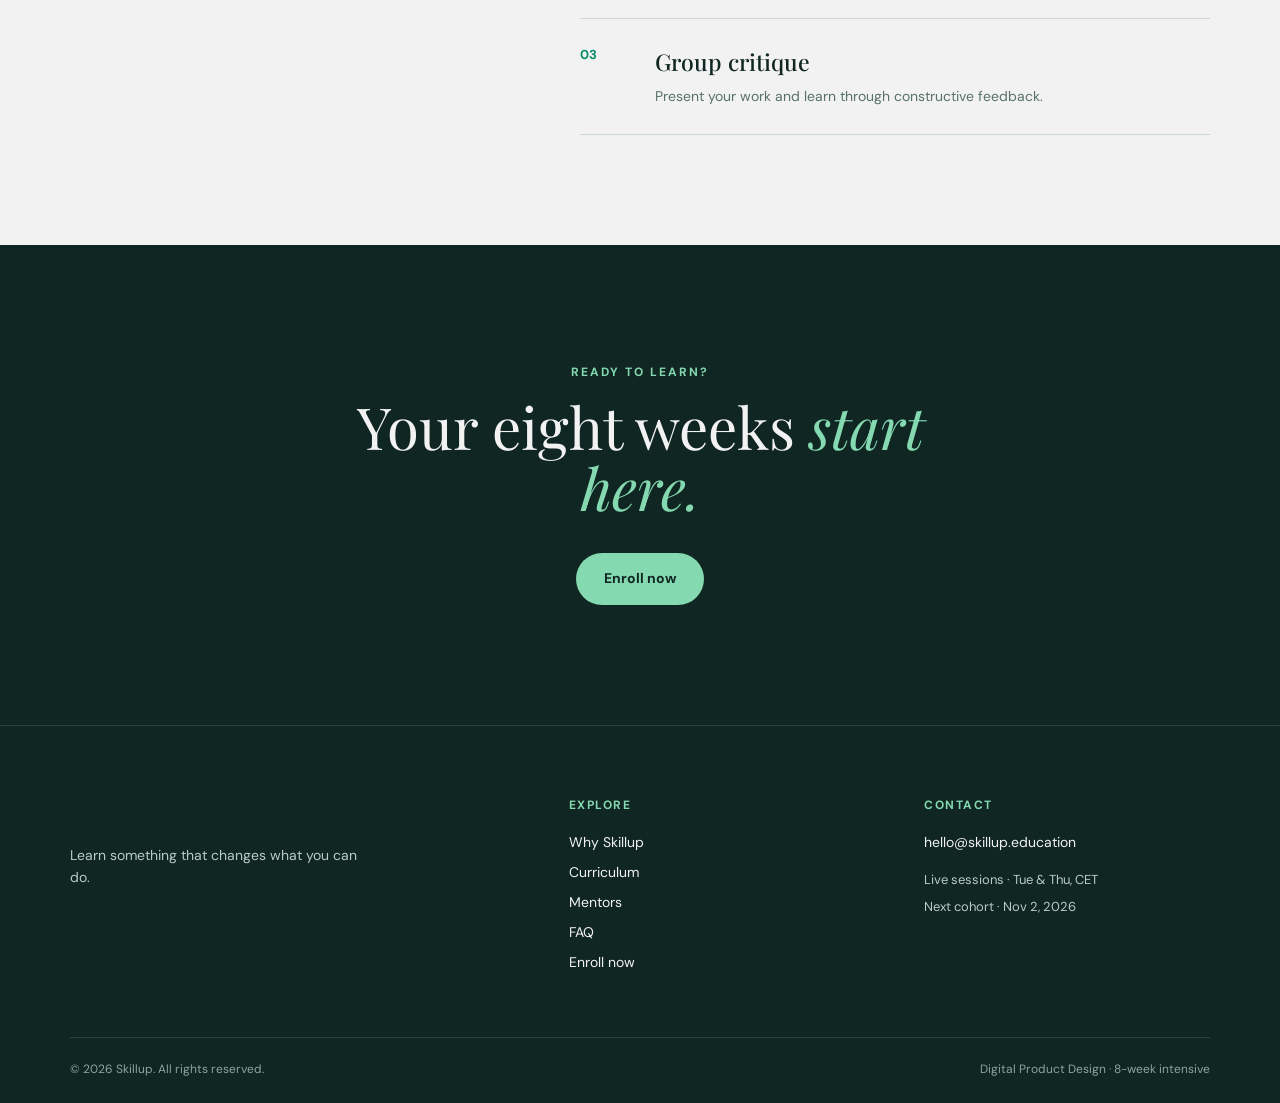
==== commit 2b2bb119: "Update title and improve text clarity in curriculum.html" ====
--- a/curriculum.html
+++ b/curriculum.html
@@ -4,7 +4,7 @@
     <meta charset="UTF-8">
     <meta name="viewport" content="width=device-width, initial-scale=1.0">
 
-    <title>Curriculum — Skillup</title>
+    <title>Curriculum | Skillup</title>
 
     <meta
         name="description"
@@ -31,7 +31,8 @@
 
     <!-- JS -->
     <script src="js/curriculum.js" defer></script>
-    <link rel="icon" href="favicon.ico" type="image/x-icon">
+    <link rel="icon" href="assets/favicon.ico" type="image/x-icon">
+
     
 </head>
 
@@ -150,7 +151,7 @@
                     <p class="curriculum-intro">
                         Every week combines a live session, a hands-on project,
                         and a group critique. You build one product from week
-                        one to week eight — so the portfolio writes itself.
+                        one to week eight, so the portfolio writes itself.
                     </p>
 
                     <div class="curriculum-image">
@@ -209,7 +210,7 @@
                             </h2>
 
                             <p>
-                                Interviews and jobs-to-be-done — turning messy
+                                Interviews and jobs-to-be-done, turning messy
                                 conversations into insights you can actually
                                 design from.
                             </p>
@@ -259,7 +260,7 @@
                             </h2>
 
                             <p>
-                                Typography, color, and spacing with intent —
+                                Typography, color, and spacing with intent, 
                                 why some screens feel premium and others feel off.
                             </p>
 
@@ -585,5 +586,7 @@
 
     </footer>
 
+    <script src="js/curriculum.js" defer></script>
+
 </body>
 </html>
